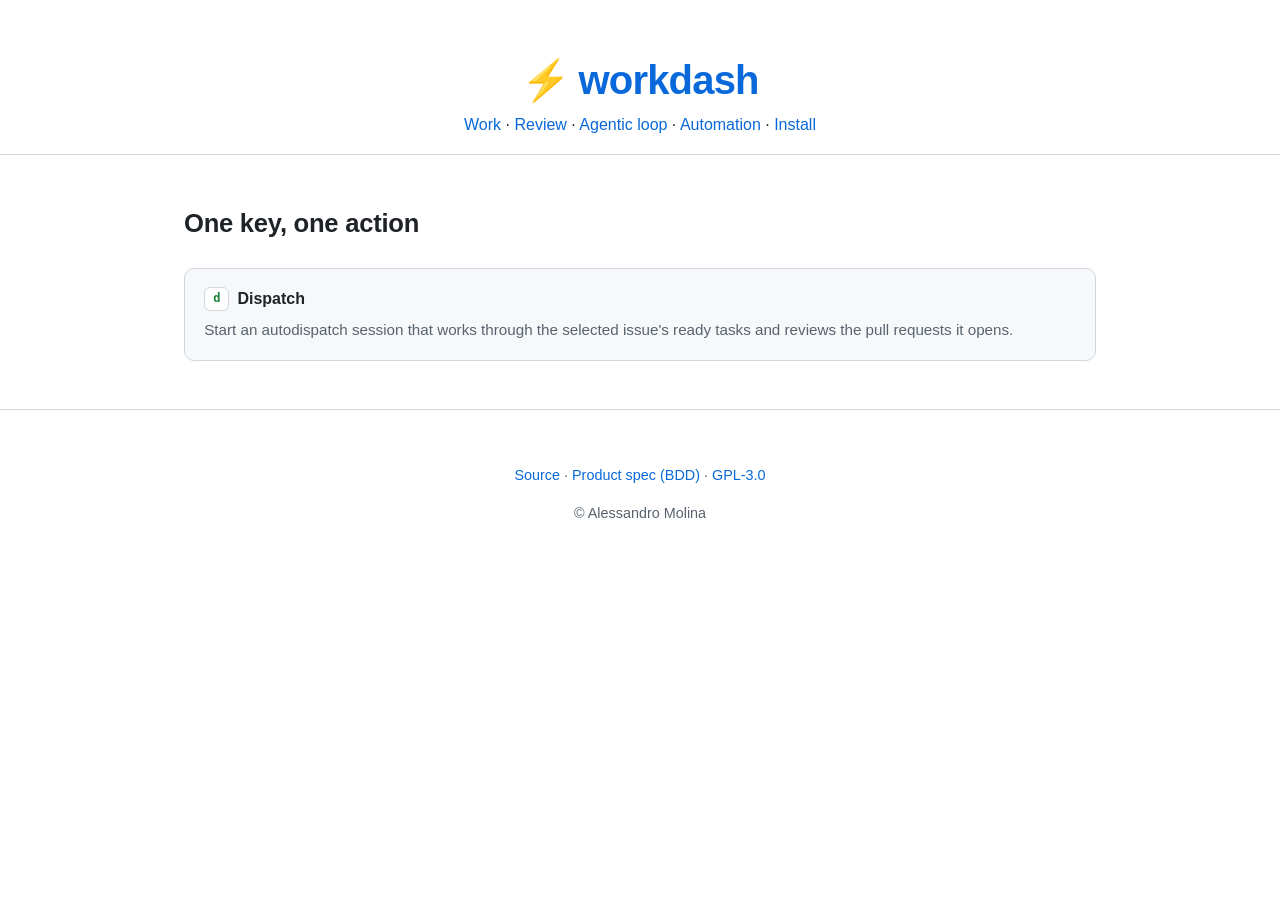
==== site/agentic.html @ 1a6d931f "Split website into focused pages" ====
<!doctype html>
<html lang="en">
  <head>
    <meta charset="utf-8" />
    <meta name="viewport" content="width=device-width, initial-scale=1" />
    <title>Agentic loop — workdash — text-based GitHub work triage dashboard</title>
    <meta
      name="description"
      content="workdash pulls together the GitHub issues and pull requests that matter to you, suggests what to pick up next, and launches reviews, AI analyses, or full coding sessions from a terminal TUI."
    />
    <meta property="og:title" content="Agentic loop — workdash" />
    <meta
      property="og:description"
      content="Text-based GitHub work triage dashboard. Pick what to work on next, then jump straight into a review, analysis, or coding session."
    />
    <meta property="og:image" content="https://alessandro.molina.fyi/workdash/img/workdash.png" />
    <meta property="og:image:width" content="967" />
    <meta property="og:image:height" content="520" />
    <meta property="og:image:alt" content="workdash dashboard showing GitHub issues and pull requests" />
    <meta property="og:url" content="https://alessandro.molina.fyi/workdash/agentic.html" />
    <meta property="og:type" content="website" />
    <meta name="twitter:card" content="summary_large_image" />
    <meta name="twitter:title" content="Agentic loop — workdash" />
    <meta
      name="twitter:description"
      content="Text-based GitHub work triage dashboard. Pick what to work on next, then jump straight into a review, analysis, or coding session."
    />
    <meta name="twitter:image" content="https://alessandro.molina.fyi/workdash/img/workdash.png" />
    <link rel="icon" href="data:image/svg+xml,%3Csvg xmlns='http://www.w3.org/2000/svg' viewBox='0 0 100 100'%3E%3Ctext y='.9em' font-size='90'%3E%E2%9A%A1%3C/text%3E%3C/svg%3E" />
    <link rel="stylesheet" href="style.css" />
  </head>
  <body>
    <header>
      <div class="container">
        <div class="brand"><span class="mark">&#9889;</span> <a href="index.html">workdash</a></div>
        <nav aria-label="Main navigation">
          <a href="work.html">Work</a> &middot;
          <a href="review.html">Review</a> &middot;
          <a href="agentic.html">Agentic loop</a> &middot;
          <a href="control.html">Automation</a> &middot;
          <a href="index.html#install">Install</a>
        </nav>
      </div>
    </header>

    <section id="features">
      <div class="container">
        <h2>One key, one action</h2>
        <div class="features">
          <div class="feature">
            <h3><span class="kbd">d</span>Dispatch</h3>
            <p>
              Start an autodispatch session that works through the selected
              issue's ready tasks and reviews the pull requests it opens.
            </p>
          </div>
        </div>
      </div>
    </section>

    <div class="lightbox" id="lightbox" aria-hidden="true">
      <button class="lightbox-close" aria-label="Close">&times;</button>
      <img alt="" />
    </div>

    <footer>
      <div class="container">
        <p>
          <a href="https://github.com/amol-/workdash">Source</a>
          &middot;
          <a href="https://github.com/amol-/workdash/blob/main/features/"
            >Product spec (BDD)</a
          >
          &middot;
          <a href="https://github.com/amol-/workdash/blob/main/LICENSE">GPL-3.0</a>
        </p>
        <p>&copy; Alessandro Molina</p>
      </div>
    </footer>

    <script>
      (function () {
        var lightbox = document.getElementById("lightbox");
        var lightboxImg = lightbox.querySelector("img");
        var closeBtn = lightbox.querySelector(".lightbox-close");

        function open(src, alt) {
          lightboxImg.src = src;
          lightboxImg.alt = alt || "";
          lightbox.classList.add("open");
          lightbox.setAttribute("aria-hidden", "false");
          document.body.style.overflow = "hidden";
        }

        function close() {
          lightbox.classList.remove("open");
          lightbox.setAttribute("aria-hidden", "true");
          lightboxImg.src = "";
          document.body.style.overflow = "";
        }

        document.querySelectorAll(".tour-shot").forEach(function (el) {
          el.addEventListener("click", function () {
            var full = el.getAttribute("data-full");
            var img = el.querySelector("img");
            open(full, img ? img.alt : "");
          });
        });

        lightbox.addEventListener("click", function (e) {
          if (e.target === lightbox || e.target === closeBtn) close();
        });

        document.addEventListener("keydown", function (e) {
          if (e.key === "Escape" && lightbox.classList.contains("open")) close();
        });
      })();
    </script>
  </body>
</html>
---- site/style.css ----
:root {
  --bg: #0d1117;
  --bg-elev: #161b22;
  --border: #30363d;
  --text: #e6edf3;
  --muted: #8b949e;
  --accent: #7ee787;
  --accent-soft: rgba(126, 231, 135, 0.12);
  --link: #58a6ff;
  --code-bg: #1b2129;
}

@media (prefers-color-scheme: light) {
  :root {
    --bg: #ffffff;
    --bg-elev: #f6f8fa;
    --border: #d0d7de;
    --text: #1f2328;
    --muted: #59636e;
    --accent: #1a7f37;
    --accent-soft: rgba(26, 127, 55, 0.1);
    --link: #0969da;
    --code-bg: #f6f8fa;
  }
}

* {
  box-sizing: border-box;
}

html {
  scroll-behavior: smooth;
}

body {
  margin: 0;
  font-family: -apple-system, BlinkMacSystemFont, "Segoe UI", "Noto Sans",
    Helvetica, Arial, sans-serif;
  background: var(--bg);
  color: var(--text);
  line-height: 1.6;
  -webkit-font-smoothing: antialiased;
}

a {
  color: var(--link);
  text-decoration: none;
}

a:hover {
  text-decoration: underline;
}

code,
pre {
  font-family: ui-monospace, SFMono-Regular, "SF Mono", Menlo, Consolas,
    "Liberation Mono", monospace;
  font-size: 0.92em;
}

code {
  background: var(--code-bg);
  border: 1px solid var(--border);
  border-radius: 6px;
  padding: 0.1em 0.4em;
}

pre {
  background: var(--code-bg);
  border: 1px solid var(--border);
  border-radius: 8px;
  padding: 1rem 1.2rem;
  overflow-x: auto;
  line-height: 1.5;
}

pre code {
  background: none;
  border: 0;
  padding: 0;
}

.container {
  max-width: 960px;
  margin: 0 auto;
  padding: 0 1.5rem;
}

header {
  padding: 3rem 0 1rem;
  text-align: center;
}

.brand {
  display: inline-flex;
  align-items: center;
  gap: 0.5rem;
  font-size: 2.5rem;
  font-weight: 700;
  letter-spacing: -0.02em;
}

.brand .mark {
  color: var(--accent);
}

.tagline {
  color: var(--muted);
  font-size: 1.15rem;
  margin: 0.5rem auto 1.5rem;
  max-width: 36rem;
}

.cta {
  display: inline-flex;
  align-items: center;
  gap: 0.5rem;
  padding: 0.6rem 1.1rem;
  margin: 0.25rem;
  border: 1px solid var(--border);
  border-radius: 8px;
  font-weight: 600;
  background: var(--bg-elev);
  color: var(--text);
}

.cta.primary {
  background: var(--accent-soft);
  border-color: var(--accent);
  color: var(--text);
}

.cta:hover {
  text-decoration: none;
  border-color: var(--accent);
}

.hero-shot {
  margin: 2rem auto 0;
  max-width: 100%;
  border-radius: 12px;
  border: 1px solid var(--border);
  display: block;
  box-shadow: 0 20px 60px rgba(0, 0, 0, 0.35);
}

section {
  padding: 3rem 0;
  border-top: 1px solid var(--border);
}

section h2 {
  font-size: 1.6rem;
  margin: 0 0 1rem;
  letter-spacing: -0.01em;
}

section p.lead {
  color: var(--muted);
  max-width: 42rem;
  margin-top: 0;
}

.features {
  display: grid;
  grid-template-columns: repeat(auto-fit, minmax(240px, 1fr));
  gap: 1rem;
  margin-top: 1.5rem;
}

.control-plane-features {
  grid-template-columns: repeat(2, minmax(0, 1fr));
}

.feature {
  background: var(--bg-elev);
  border: 1px solid var(--border);
  border-radius: 10px;
  padding: 1.1rem 1.2rem;
}

.feature h3 {
  font-size: 1rem;
  margin: 0 0 0.4rem;
  display: flex;
  align-items: center;
  gap: 0.5rem;
}

.feature h3 .kbd {
  display: inline-block;
  font-family: ui-monospace, SFMono-Regular, Menlo, monospace;
  font-size: 0.75rem;
  padding: 0.1rem 0.5rem;
  border: 1px solid var(--border);
  border-radius: 6px;
  background: var(--bg);
  color: var(--accent);
}

.feature p {
  margin: 0;
  color: var(--muted);
  font-size: 0.95rem;
}

.tour {
  display: flex;
  flex-direction: column;
  gap: 2.5rem;
  margin-top: 2rem;
}

.workflow {
  border-top: 1px solid var(--border);
  padding-top: 2rem;
}

.workflow:first-child {
  border-top: 0;
  padding-top: 0;
}

.workflow-header {
  display: flex;
  align-items: baseline;
  gap: 0.8rem;
  margin-bottom: 1.5rem;
  flex-wrap: wrap;
}

.workflow-header h3 {
  font-size: 1.35rem;
  margin: 0;
  letter-spacing: -0.01em;
}

.workflow-header .workflow-lead {
  color: var(--muted);
  font-size: 0.95rem;
  margin: 0;
}

.workflow-steps {
  display: flex;
  flex-direction: column;
  gap: 2rem;
}

.tour-step {
  display: grid;
  grid-template-columns: 3fr 2fr;
  gap: 2rem;
  align-items: center;
}

.tour-step:nth-child(even) {
  grid-template-columns: 2fr 3fr;
}

.tour-step:nth-child(even) .tour-shot {
  order: 2;
}

.tour-step.image-left {
  grid-template-columns: 3fr 2fr;
}

.tour-step.image-left .tour-shot {
  order: 0;
}

.tour-shot {
  margin: 0;
  background: #0b0f14;
  border: 1px solid var(--border);
  border-radius: 10px;
  overflow: hidden;
  aspect-ratio: 16 / 10;
  display: flex;
  align-items: center;
  justify-content: center;
  cursor: zoom-in;
  position: relative;
  transition: border-color 0.15s ease, transform 0.15s ease;
}

.tour-shot:hover {
  border-color: var(--accent);
}

.tour-shot img {
  width: 100%;
  height: 100%;
  object-fit: contain;
  display: block;
}

.tour-shot.fit-top img {
  object-fit: cover;
  object-position: top center;
}

.tour-shots {
  display: flex;
  flex-direction: column;
  gap: 1rem;
}

.tour-shots .tour-shot {
  aspect-ratio: 16 / 8;
}

.tour-shot::after {
  content: "⤢";
  position: absolute;
  top: 0.5rem;
  right: 0.6rem;
  width: 1.8rem;
  height: 1.8rem;
  display: flex;
  align-items: center;
  justify-content: center;
  border-radius: 6px;
  background: rgba(0, 0, 0, 0.55);
  color: #fff;
  font-size: 0.95rem;
  opacity: 0;
  transition: opacity 0.15s ease;
}

.tour-shot:hover::after {
  opacity: 1;
}

.tour-text h4 {
  font-size: 1.05rem;
  margin: 0 0 0.75rem;
  letter-spacing: -0.01em;
  color: var(--muted);
  font-weight: 600;
  text-transform: uppercase;
  letter-spacing: 0.04em;
  font-size: 0.8rem;
}

.workflow-list {
  list-style: none;
  counter-reset: step;
  margin: 0;
  padding: 0;
}

.workflow-list li {
  counter-increment: step;
  position: relative;
  padding: 0 0 1rem 2.4rem;
  color: var(--muted);
}

.workflow-list li:last-child {
  padding-bottom: 0;
}

.workflow-list li::before {
  content: counter(step);
  position: absolute;
  left: 0;
  top: 0;
  width: 1.7rem;
  height: 1.7rem;
  border-radius: 50%;
  background: var(--accent-soft);
  color: var(--accent);
  border: 1px solid var(--accent);
  font-weight: 700;
  font-size: 0.85rem;
  display: flex;
  align-items: center;
  justify-content: center;
  font-family: ui-monospace, SFMono-Regular, Menlo, monospace;
}

.workflow-list li strong {
  color: var(--text);
  display: block;
  margin-bottom: 0.15rem;
  font-weight: 600;
}

.workflow-list li::after {
  content: "";
  position: absolute;
  left: 0.85rem;
  top: 1.9rem;
  bottom: 0.2rem;
  width: 1px;
  background: var(--border);
}

.workflow-list li:last-child::after {
  display: none;
}

.benefit-list {
  list-style: none;
  margin: 0;
  padding: 0;
}

.benefit-list li {
  position: relative;
  padding: 0 0 0.9rem 1.6rem;
  color: var(--muted);
}

.benefit-list li:last-child {
  padding-bottom: 0;
}

.benefit-list li::before {
  content: "";
  position: absolute;
  left: 0;
  top: 0.55rem;
  width: 0.5rem;
  height: 0.5rem;
  border-radius: 50%;
  background: var(--accent);
  opacity: 0.9;
}

.benefit-list li strong {
  color: var(--text);
  display: block;
  margin-bottom: 0.15rem;
  font-weight: 600;
}

.what-layout {
  display: grid;
  grid-template-columns: 3fr 2fr;
  gap: 2rem;
  align-items: start;
  margin-top: 1rem;
}

.what-layout .what-text p.lead:first-child {
  margin-top: 0;
}

.what-shot {
  aspect-ratio: 4 / 5;
  position: sticky;
  top: 1.5rem;
}

.remote-access {
  display: grid;
  grid-template-columns: 2fr 3fr;
  gap: 2rem;
  align-items: center;
  margin-top: 2rem;
}

.remote-access .tour-shot {
  aspect-ratio: 11 / 12;
}

.lightbox {
  position: fixed;
  inset: 0;
  background: rgba(0, 0, 0, 0.88);
  display: none;
  align-items: center;
  justify-content: center;
  padding: 2rem;
  z-index: 1000;
  cursor: zoom-out;
  opacity: 0;
  transition: opacity 0.15s ease;
}

.lightbox.open {
  display: flex;
  opacity: 1;
}

.lightbox img {
  max-width: 100%;
  max-height: 100%;
  border-radius: 8px;
  box-shadow: 0 20px 80px rgba(0, 0, 0, 0.6);
}

.lightbox-close {
  position: absolute;
  top: 1rem;
  right: 1.25rem;
  background: none;
  border: none;
  color: #fff;
  font-size: 2rem;
  line-height: 1;
  cursor: pointer;
  padding: 0.25rem 0.5rem;
  opacity: 0.8;
}

.lightbox-close:hover {
  opacity: 1;
}

@media (max-width: 720px) {
  .tour-step,
  .tour-step:nth-child(even),
  .remote-access,
  .what-layout {
    grid-template-columns: 1fr;
    gap: 1rem;
  }

  .what-shot {
    position: static;
  }

  .tour-step:nth-child(even) .tour-shot {
    order: 0;
  }

  .control-plane-features {
    grid-template-columns: 1fr;
  }
}

.requirements ul {
  margin: 0;
  padding-left: 1.2rem;
  color: var(--muted);
}

.requirements li {
  margin-bottom: 0.3rem;
}

.requirements li strong {
  color: var(--text);
}

footer {
  padding: 2.5rem 0 3rem;
  border-top: 1px solid var(--border);
  color: var(--muted);
  font-size: 0.9rem;
  text-align: center;
}

@media (max-width: 600px) {
  header {
    padding-top: 2rem;
  }

  .brand {
    font-size: 2rem;
  }

  section {
    padding: 2.25rem 0;
  }
}
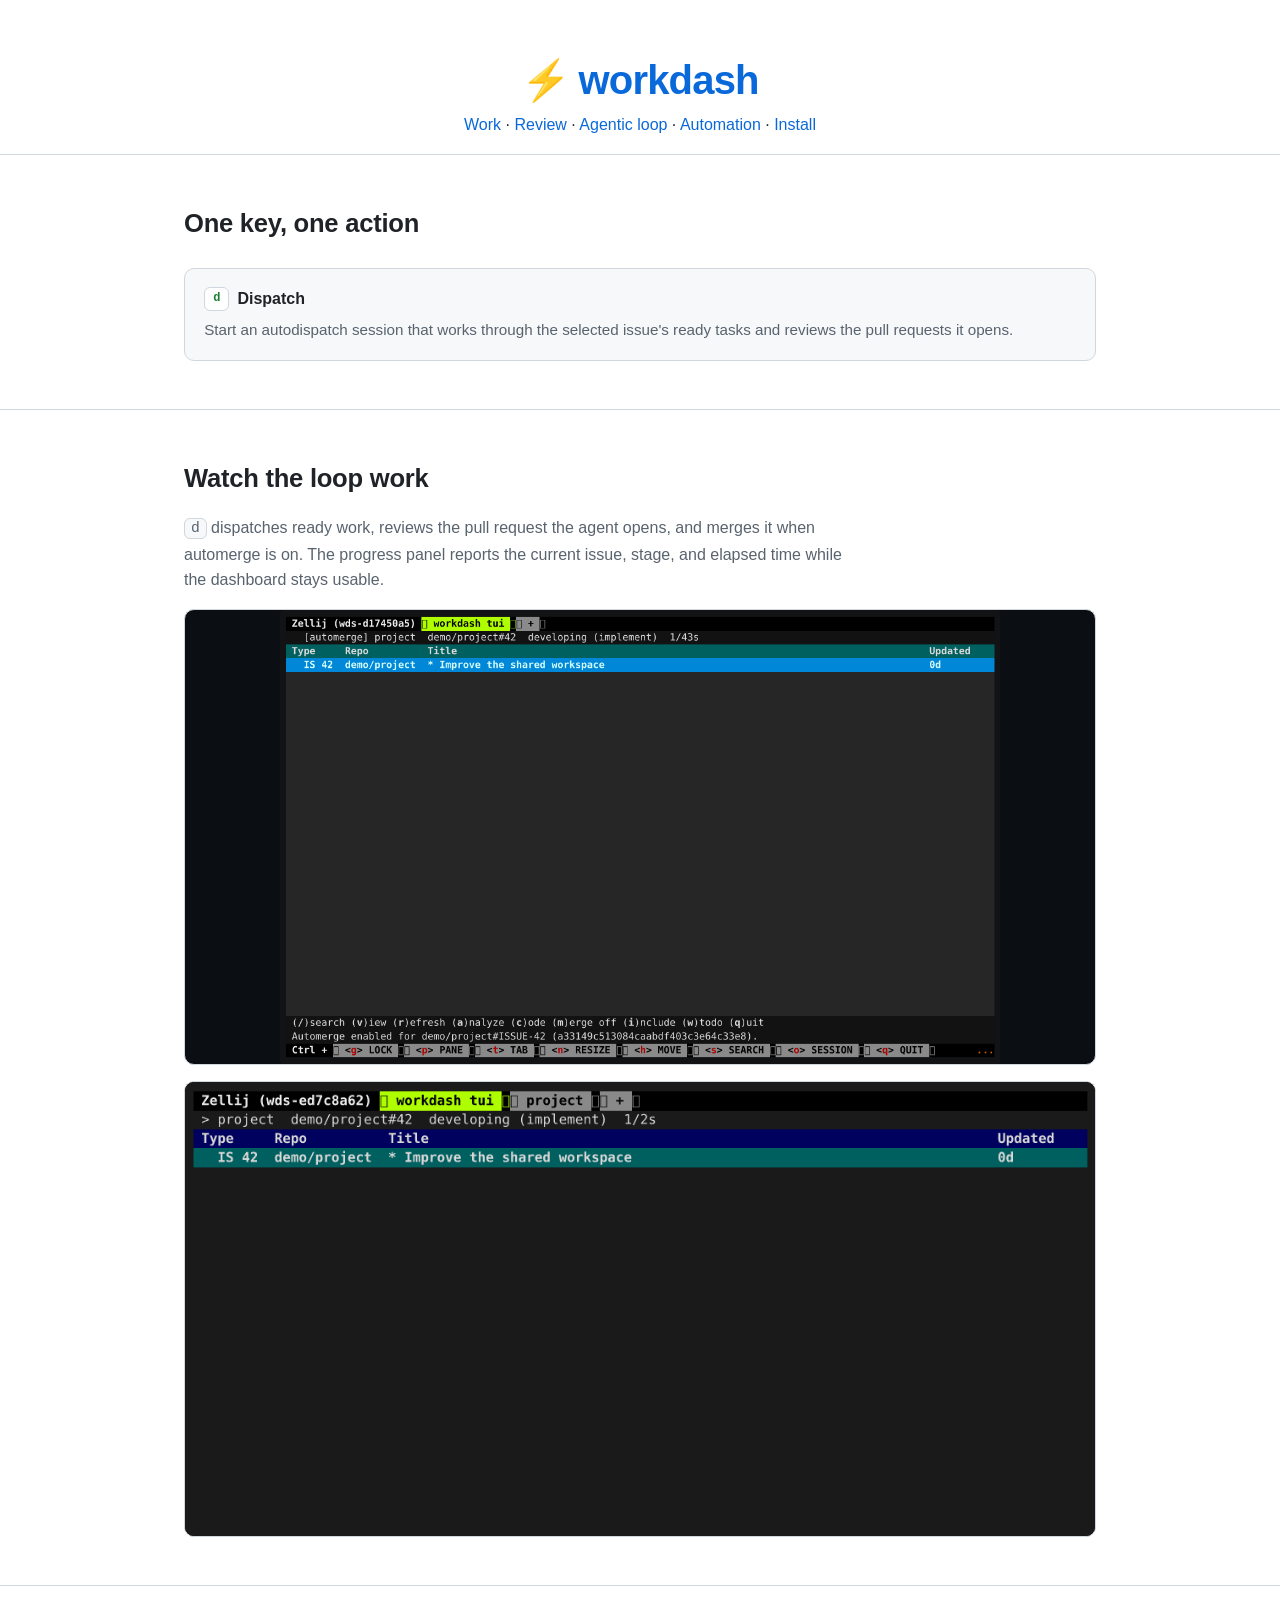
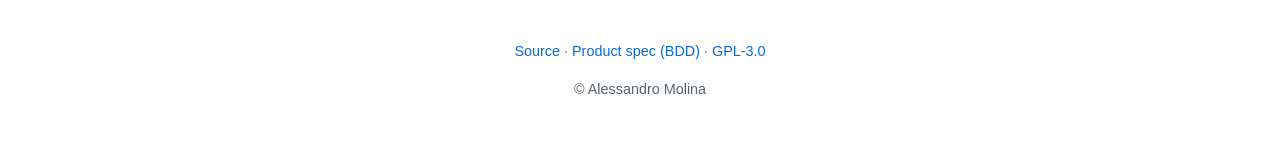
==== commit 235d2d84: "Generate site screenshots from a real isolated dashboard" ====
--- a/site/agentic.html
+++ b/site/agentic.html
@@ -13,7 +13,7 @@
       property="og:description"
       content="Text-based GitHub work triage dashboard. Pick what to work on next, then jump straight into a review, analysis, or coding session."
     />
-    <meta property="og:image" content="https://alessandro.molina.fyi/workdash/img/workdash.png" />
+    <meta property="og:image" content="https://alessandro.molina.fyi/workdash/img/og-card.png" />
     <meta property="og:image:width" content="967" />
     <meta property="og:image:height" content="520" />
     <meta property="og:image:alt" content="workdash dashboard showing GitHub issues and pull requests" />
@@ -25,7 +25,7 @@
       name="twitter:description"
       content="Text-based GitHub work triage dashboard. Pick what to work on next, then jump straight into a review, analysis, or coding session."
     />
-    <meta name="twitter:image" content="https://alessandro.molina.fyi/workdash/img/workdash.png" />
+    <meta name="twitter:image" content="https://alessandro.molina.fyi/workdash/img/og-card.png" />
     <link rel="icon" href="data:image/svg+xml,%3Csvg xmlns='http://www.w3.org/2000/svg' viewBox='0 0 100 100'%3E%3Ctext y='.9em' font-size='90'%3E%E2%9A%A1%3C/text%3E%3C/svg%3E" />
     <link rel="stylesheet" href="style.css" />
   </head>
@@ -54,6 +54,32 @@
               issue's ready tasks and reviews the pull requests it opens.
             </p>
           </div>
+        </div>
+      </div>
+    </section>
+
+    <section id="loop">
+      <div class="container">
+        <h2>Watch the loop work</h2>
+        <p class="lead">
+          <code>d</code> dispatches ready work, reviews the pull request the agent
+          opens, and merges it when automerge is on. The progress panel reports
+          the current issue, stage, and elapsed time while the dashboard stays
+          usable.
+        </p>
+        <div class="tour-shots">
+          <figure class="tour-shot" data-full="img/loop.gif">
+            <img
+              src="img/loop.gif"
+              alt="dispatch of a ready issue, the agent pane, the review stage, and the merged pull request closing the issue"
+            />
+          </figure>
+          <figure class="tour-shot fit-top" data-full="img/dashboard-progress.gif">
+            <img
+              src="img/dashboard-progress.gif"
+              alt="progress panel showing the dispatched issue, the developing stage, and the action bar for the selected session"
+            />
+          </figure>
         </div>
       </div>
     </section>
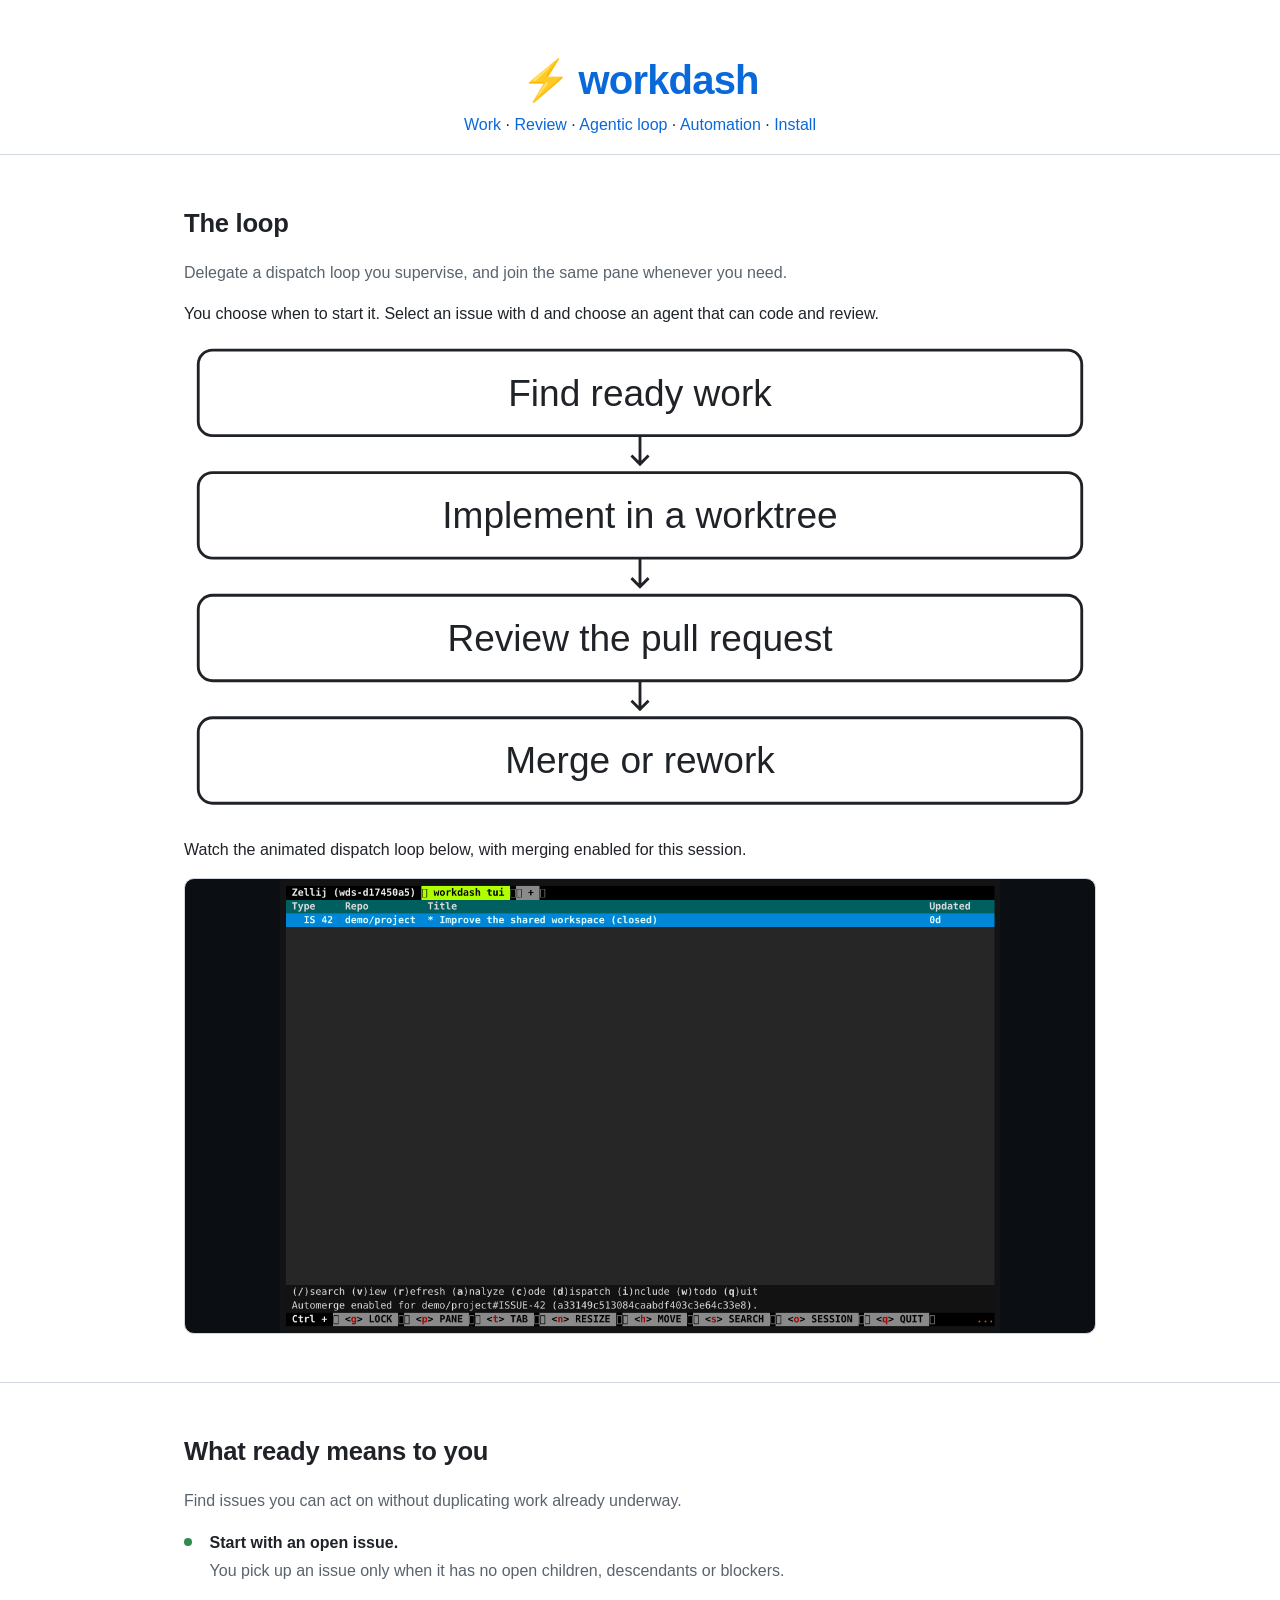
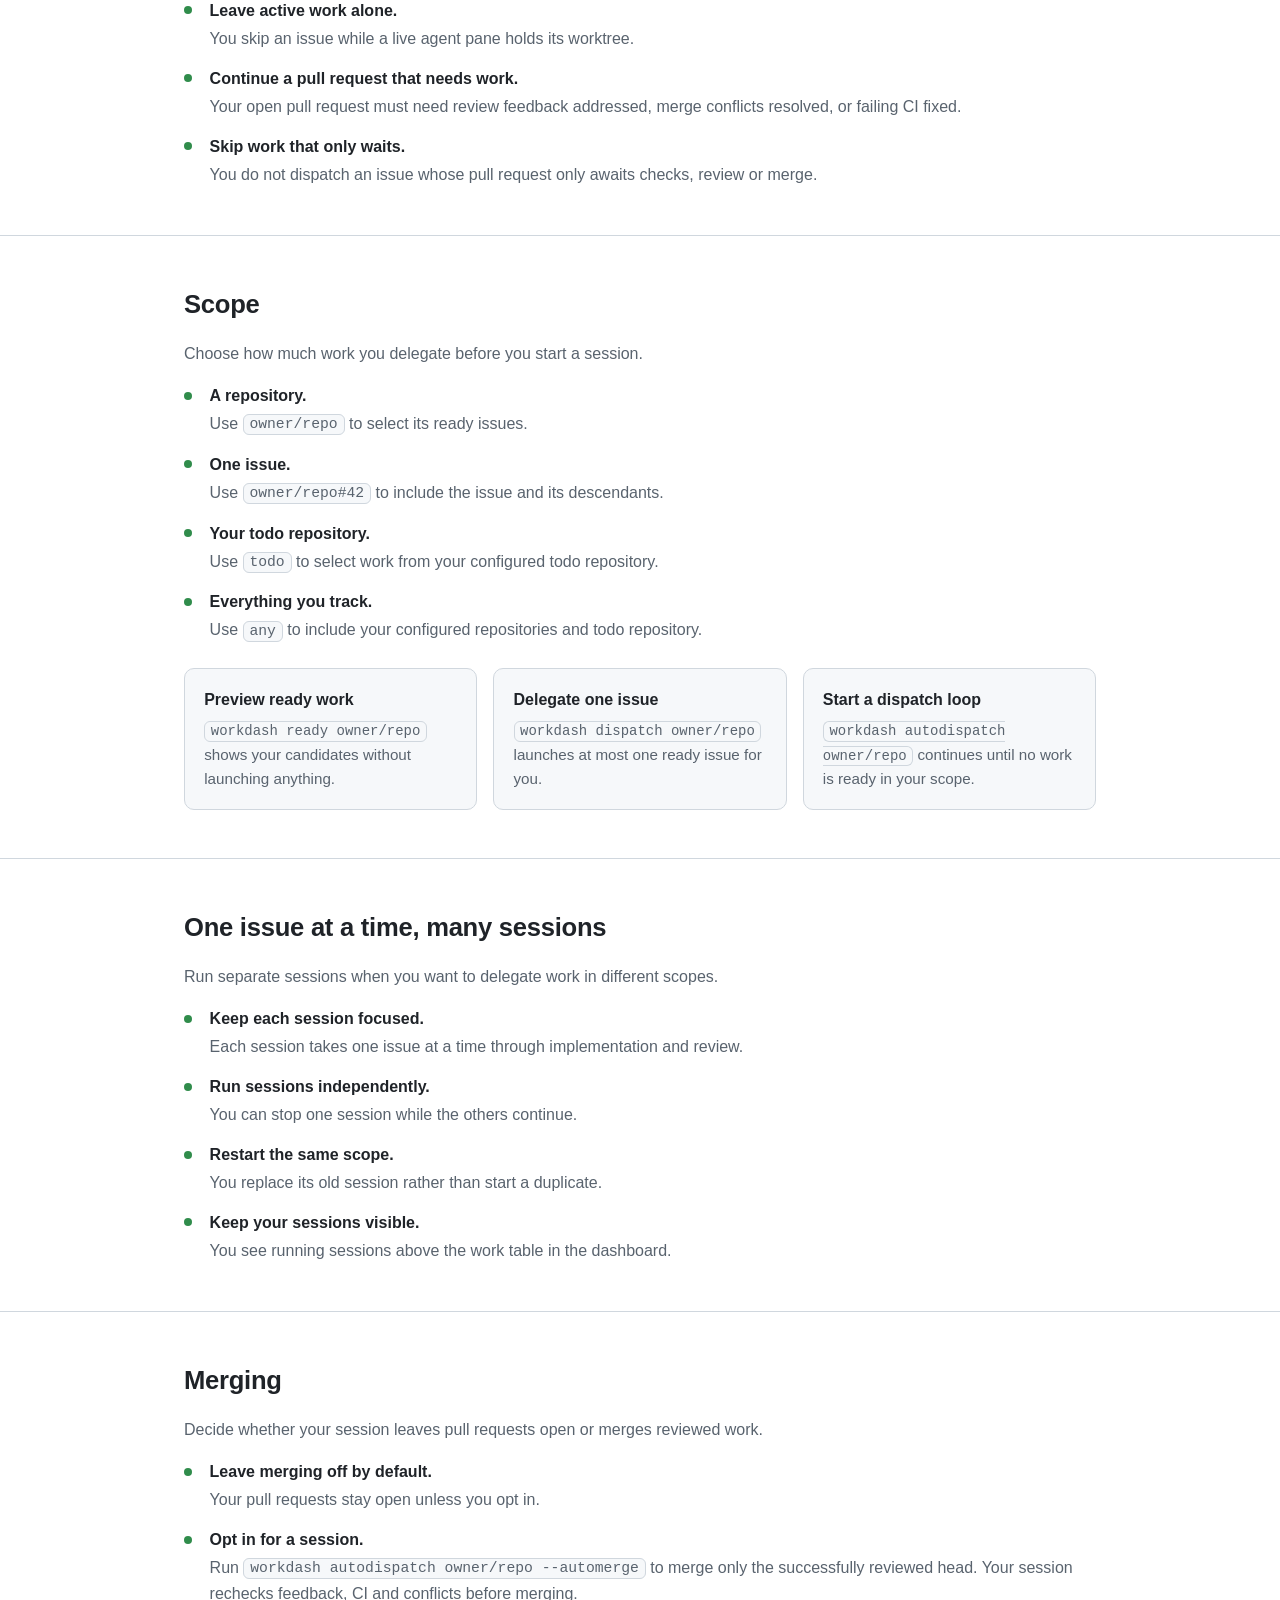
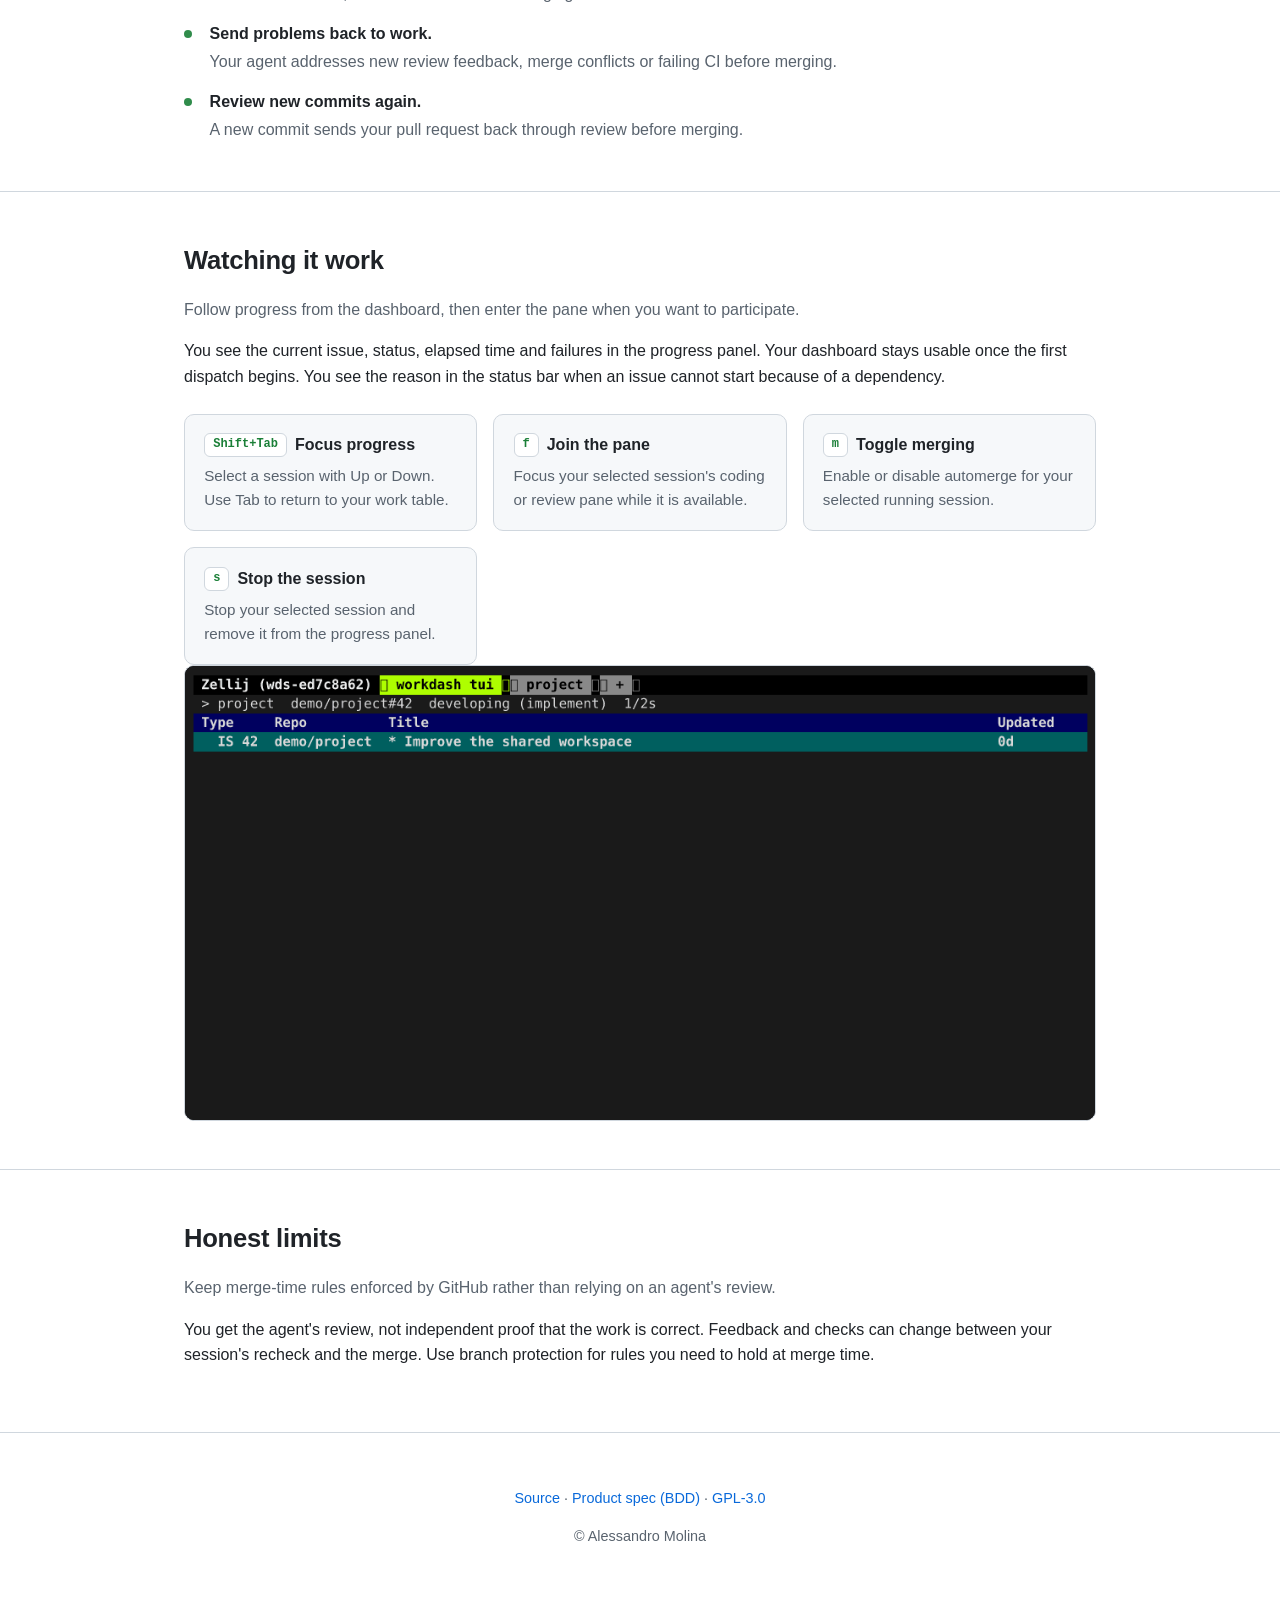
==== commit 844fe6b0: "Rewrite review and dispatch-loop pages" ====
--- a/site/agentic.html
+++ b/site/agentic.html
@@ -3,15 +3,15 @@
   <head>
     <meta charset="utf-8" />
     <meta name="viewport" content="width=device-width, initial-scale=1" />
-    <title>Agentic loop — workdash — text-based GitHub work triage dashboard</title>
+    <title>Supervise your dispatch loop — workdash</title>
     <meta
       name="description"
-      content="workdash pulls together the GitHub issues and pull requests that matter to you, suggests what to pick up next, and launches reviews, AI analyses, or full coding sessions from a terminal TUI."
+      content="Delegate ready issues to your agent in a worktree. Supervise implementation, review and optional merging from the dashboard, and join the pane when you need."
     />
-    <meta property="og:title" content="Agentic loop — workdash" />
+    <meta property="og:title" content="Supervise your dispatch loop — workdash" />
     <meta
       property="og:description"
-      content="Text-based GitHub work triage dashboard. Pick what to work on next, then jump straight into a review, analysis, or coding session."
+      content="Delegate ready issues to your agent in a worktree. Supervise implementation, review and optional merging from the dashboard, and join the pane when you need."
     />
     <meta property="og:image" content="https://alessandro.molina.fyi/workdash/img/og-card.png" />
     <meta property="og:image:width" content="967" />
@@ -20,10 +20,10 @@
     <meta property="og:url" content="https://alessandro.molina.fyi/workdash/agentic.html" />
     <meta property="og:type" content="website" />
     <meta name="twitter:card" content="summary_large_image" />
-    <meta name="twitter:title" content="Agentic loop — workdash" />
+    <meta name="twitter:title" content="Supervise your dispatch loop — workdash" />
     <meta
       name="twitter:description"
-      content="Text-based GitHub work triage dashboard. Pick what to work on next, then jump straight into a review, analysis, or coding session."
+      content="Delegate ready issues to your agent in a worktree. Supervise implementation, review and optional merging from the dashboard, and join the pane when you need."
     />
     <meta name="twitter:image" content="https://alessandro.molina.fyi/workdash/img/og-card.png" />
     <link rel="icon" href="data:image/svg+xml,%3Csvg xmlns='http://www.w3.org/2000/svg' viewBox='0 0 100 100'%3E%3Ctext y='.9em' font-size='90'%3E%E2%9A%A1%3C/text%3E%3C/svg%3E" />
@@ -43,44 +43,188 @@
       </div>
     </header>
 
-    <section id="features">
-      <div class="container">
-        <h2>One key, one action</h2>
-        <div class="features">
-          <div class="feature">
-            <h3><span class="kbd">d</span>Dispatch</h3>
-            <p>
-              Start an autodispatch session that works through the selected
-              issue's ready tasks and reviews the pull requests it opens.
-            </p>
-          </div>
-        </div>
-      </div>
-    </section>
-
     <section id="loop">
       <div class="container">
-        <h2>Watch the loop work</h2>
-        <p class="lead">
-          <code>d</code> dispatches ready work, reviews the pull request the agent
-          opens, and merges it when automerge is on. The progress panel reports
-          the current issue, stage, and elapsed time while the dashboard stays
-          usable.
+        <h2>The loop</h2>
+        <p class="lead">
+          Delegate a dispatch loop you supervise, and join the same pane whenever you need.
+        </p>
+        <p>
+          You choose when to start it. Select an issue with
+          <span class="kbd">d</span> and choose an agent that can code and review.
+        </p>
+        <svg viewBox="0 0 640 330" width="100%" role="img" aria-labelledby="loop-title loop-description">
+          <title id="loop-title">Your dispatch loop</title>
+          <desc id="loop-description">Find ready work, implement in a worktree, review the pull request, then merge or rework.</desc>
+          <g fill="none" stroke="currentColor" stroke-width="2">
+            <rect x="10" y="5" width="620" height="60" rx="10" />
+            <rect x="10" y="91" width="620" height="60" rx="10" />
+            <rect x="10" y="177" width="620" height="60" rx="10" />
+            <rect x="10" y="263" width="620" height="60" rx="10" />
+            <path d="M320 65v20m-6-6 6 6 6-6 M320 151v20m-6-6 6 6 6-6 M320 237v20m-6-6 6 6 6-6" />
+          </g>
+          <g fill="currentColor" text-anchor="middle" font-size="26">
+            <text x="320" y="44">Find ready work</text>
+            <text x="320" y="130">Implement in a worktree</text>
+            <text x="320" y="216">Review the pull request</text>
+            <text x="320" y="302">Merge or rework</text>
+          </g>
+        </svg>
+        <p>
+          Watch the animated dispatch loop below, with merging enabled for this session.
         </p>
         <div class="tour-shots">
           <figure class="tour-shot" data-full="img/loop.gif">
             <img
               src="img/loop.gif"
-              alt="dispatch of a ready issue, the agent pane, the review stage, and the merged pull request closing the issue"
+              alt="A ready issue moves through implementation in an agent pane, pull request review, and merge"
             />
           </figure>
+        </div>
+      </div>
+    </section>
+
+    <section id="ready">
+      <div class="container">
+        <h2>What ready means to you</h2>
+        <p class="lead">
+          Find issues you can act on without duplicating work already underway.
+        </p>
+        <ul class="benefit-list">
+          <li>
+            <strong>Start with an open issue.</strong>
+            You pick up an issue only when it has no open children, descendants or blockers.
+          </li>
+          <li>
+            <strong>Leave active work alone.</strong>
+            You skip an issue while a live agent pane holds its worktree.
+          </li>
+          <li>
+            <strong>Continue a pull request that needs work.</strong>
+            Your open pull request must need review feedback addressed, merge conflicts resolved, or failing CI fixed.
+          </li>
+          <li>
+            <strong>Skip work that only waits.</strong>
+            You do not dispatch an issue whose pull request only awaits checks, review or merge.
+          </li>
+        </ul>
+      </div>
+    </section>
+
+    <section id="scope">
+      <div class="container">
+        <h2>Scope</h2>
+        <p class="lead">
+          Choose how much work you delegate before you start a session.
+        </p>
+        <ul class="benefit-list">
+          <li><strong>A repository.</strong> Use <code>owner/repo</code> to select its ready issues.</li>
+          <li><strong>One issue.</strong> Use <code>owner/repo#42</code> to include the issue and its descendants.</li>
+          <li><strong>Your todo repository.</strong> Use <code>todo</code> to select work from your configured todo repository.</li>
+          <li><strong>Everything you track.</strong> Use <code>any</code> to include your configured repositories and todo repository.</li>
+        </ul>
+        <div class="features">
+          <div class="feature">
+            <h3>Preview ready work</h3>
+            <p><code>workdash ready owner/repo</code> shows your candidates without launching anything.</p>
+          </div>
+          <div class="feature">
+            <h3>Delegate one issue</h3>
+            <p><code>workdash dispatch owner/repo</code> launches at most one ready issue for you.</p>
+          </div>
+          <div class="feature">
+            <h3>Start a dispatch loop</h3>
+            <p><code>workdash autodispatch owner/repo</code> continues until no work is ready in your scope.</p>
+          </div>
+        </div>
+      </div>
+    </section>
+
+    <section id="sessions">
+      <div class="container">
+        <h2>One issue at a time, many sessions</h2>
+        <p class="lead">
+          Run separate sessions when you want to delegate work in different scopes.
+        </p>
+        <ul class="benefit-list">
+          <li><strong>Keep each session focused.</strong> Each session takes one issue at a time through implementation and review.</li>
+          <li><strong>Run sessions independently.</strong> You can stop one session while the others continue.</li>
+          <li><strong>Restart the same scope.</strong> You replace its old session rather than start a duplicate.</li>
+          <li><strong>Keep your sessions visible.</strong> You see running sessions above the work table in the dashboard.</li>
+        </ul>
+      </div>
+    </section>
+
+    <section id="merging">
+      <div class="container">
+        <h2>Merging</h2>
+        <p class="lead">
+          Decide whether your session leaves pull requests open or merges reviewed work.
+        </p>
+        <ul class="benefit-list">
+          <li><strong>Leave merging off by default.</strong> Your pull requests stay open unless you opt in.</li>
+          <li>
+            <strong>Opt in for a session.</strong>
+            Run <code>workdash autodispatch owner/repo --automerge</code> to merge only the successfully reviewed head.
+            Your session rechecks feedback, CI and conflicts before merging.
+          </li>
+          <li><strong>Send problems back to work.</strong> Your agent addresses new review feedback, merge conflicts or failing CI before merging.</li>
+          <li><strong>Review new commits again.</strong> A new commit sends your pull request back through review before merging.</li>
+        </ul>
+      </div>
+    </section>
+
+    <section id="watching">
+      <div class="container">
+        <h2>Watching it work</h2>
+        <p class="lead">
+          Follow progress from the dashboard, then enter the pane when you want to participate.
+        </p>
+        <p>
+          You see the current issue, status, elapsed time and failures in the progress panel.
+          Your dashboard stays usable once the first dispatch begins.
+          You see the reason in the status bar when an issue cannot start because of a dependency.
+        </p>
+        <div class="features">
+          <div class="feature">
+            <h3><span class="kbd">Shift+Tab</span>Focus progress</h3>
+            <p>Select a session with <span class="kbd">Up</span> or <span class="kbd">Down</span>. Use <span class="kbd">Tab</span> to return to your work table.</p>
+          </div>
+          <div class="feature">
+            <h3><span class="kbd">f</span>Join the pane</h3>
+            <p>Focus your selected session's coding or review pane while it is available.</p>
+          </div>
+          <div class="feature">
+            <h3><span class="kbd">m</span>Toggle merging</h3>
+            <p>Enable or disable automerge for your selected running session.</p>
+          </div>
+          <div class="feature">
+            <h3><span class="kbd">s</span>Stop the session</h3>
+            <p>Stop your selected session and remove it from the progress panel.</p>
+          </div>
+        </div>
+        <div class="tour-shots">
           <figure class="tour-shot fit-top" data-full="img/dashboard-progress.gif">
             <img
               src="img/dashboard-progress.gif"
-              alt="progress panel showing the dispatched issue, the developing stage, and the action bar for the selected session"
+              alt="Dashboard progress panel showing the current issue and session progress above the work table"
             />
           </figure>
         </div>
+      </div>
+    </section>
+
+    <section id="limits">
+      <div class="container">
+        <h2>Honest limits</h2>
+        <p class="lead">
+          Keep merge-time rules enforced by GitHub rather than relying on an agent's review.
+        </p>
+        <p>
+          You get the agent's review, not independent proof that the work is correct.
+          Feedback and checks can change between your session's recheck and the merge.
+          Use branch protection for rules you need to hold at merge time.
+        </p>
       </div>
     </section>
 
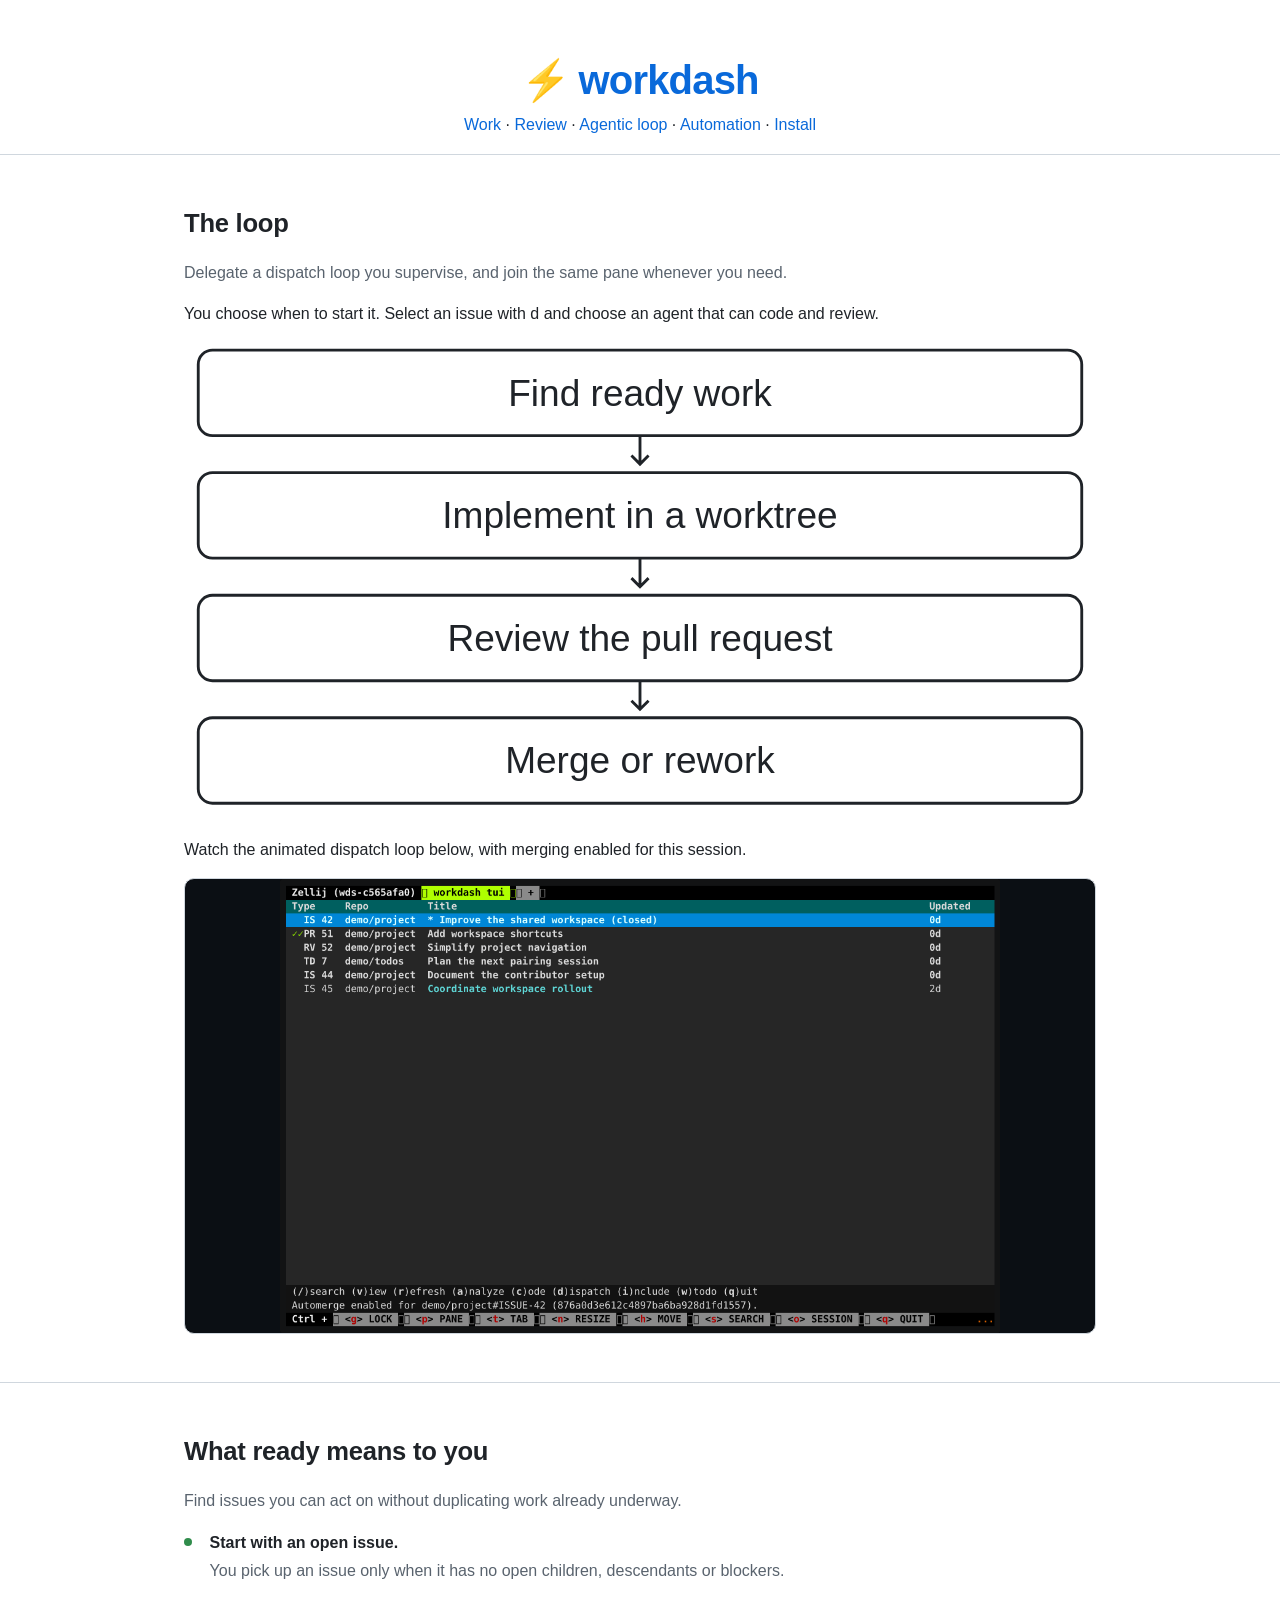
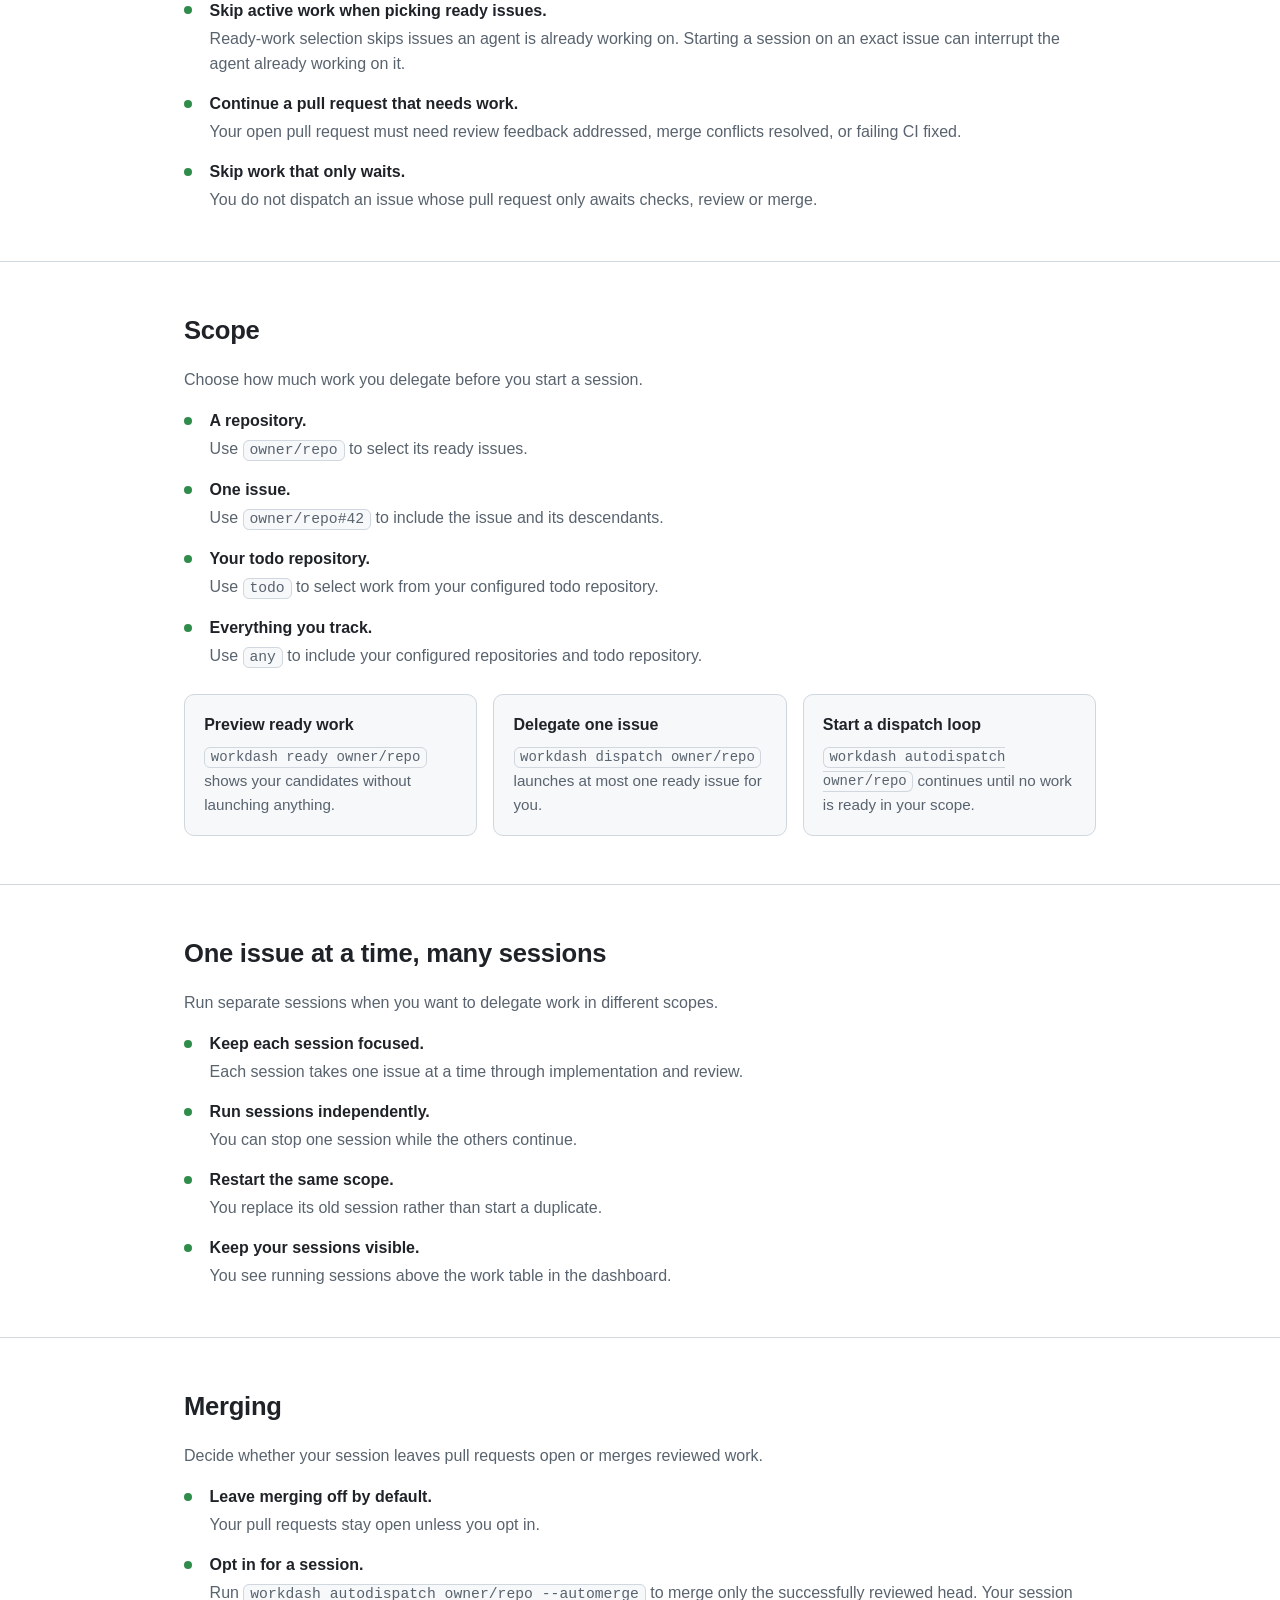
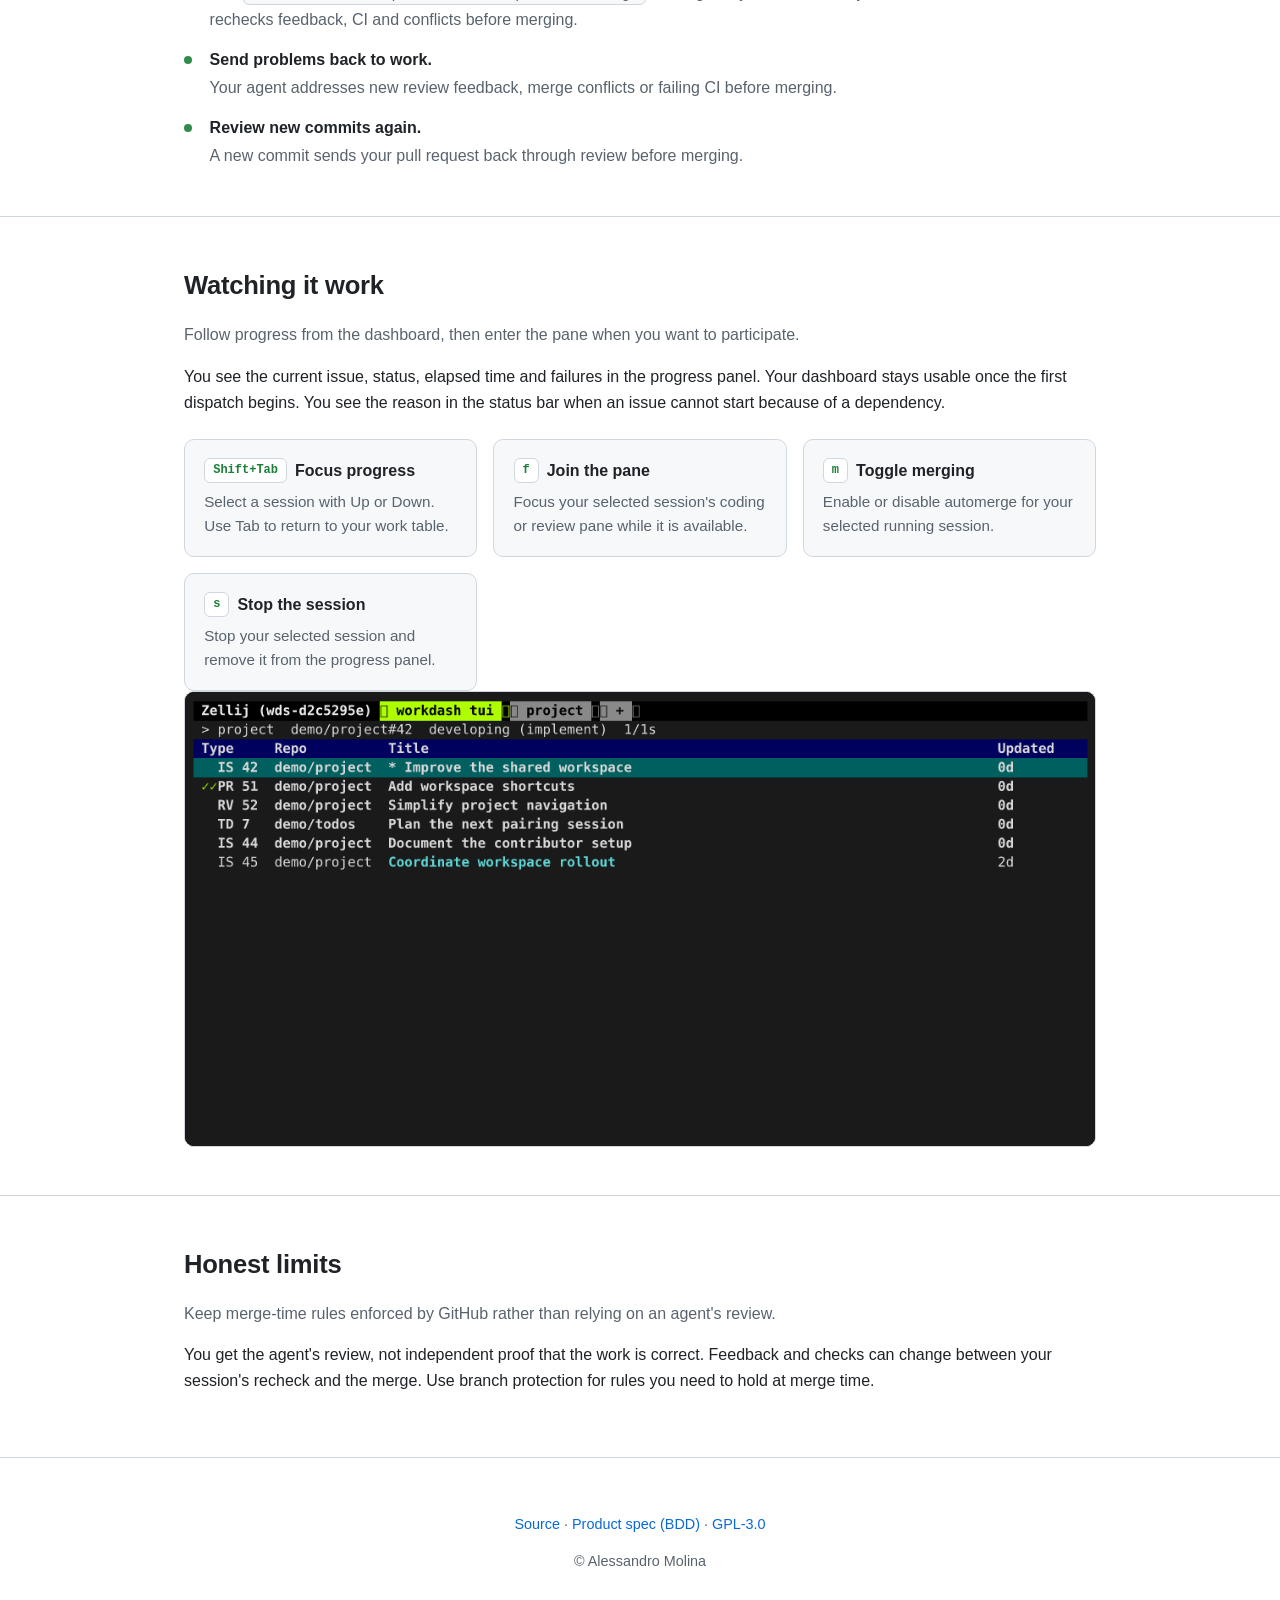
==== commit 348d8edc: "Correct site claims and show the full dashboard legend" ====
--- a/site/agentic.html
+++ b/site/agentic.html
@@ -96,8 +96,9 @@
             You pick up an issue only when it has no open children, descendants or blockers.
           </li>
           <li>
-            <strong>Leave active work alone.</strong>
-            You skip an issue while a live agent pane holds its worktree.
+            <strong>Skip active work when picking ready issues.</strong>
+            Ready-work selection skips issues an agent is already working on.
+            Starting a session on an exact issue can interrupt the agent already working on it.
           </li>
           <li>
             <strong>Continue a pull request that needs work.</strong>
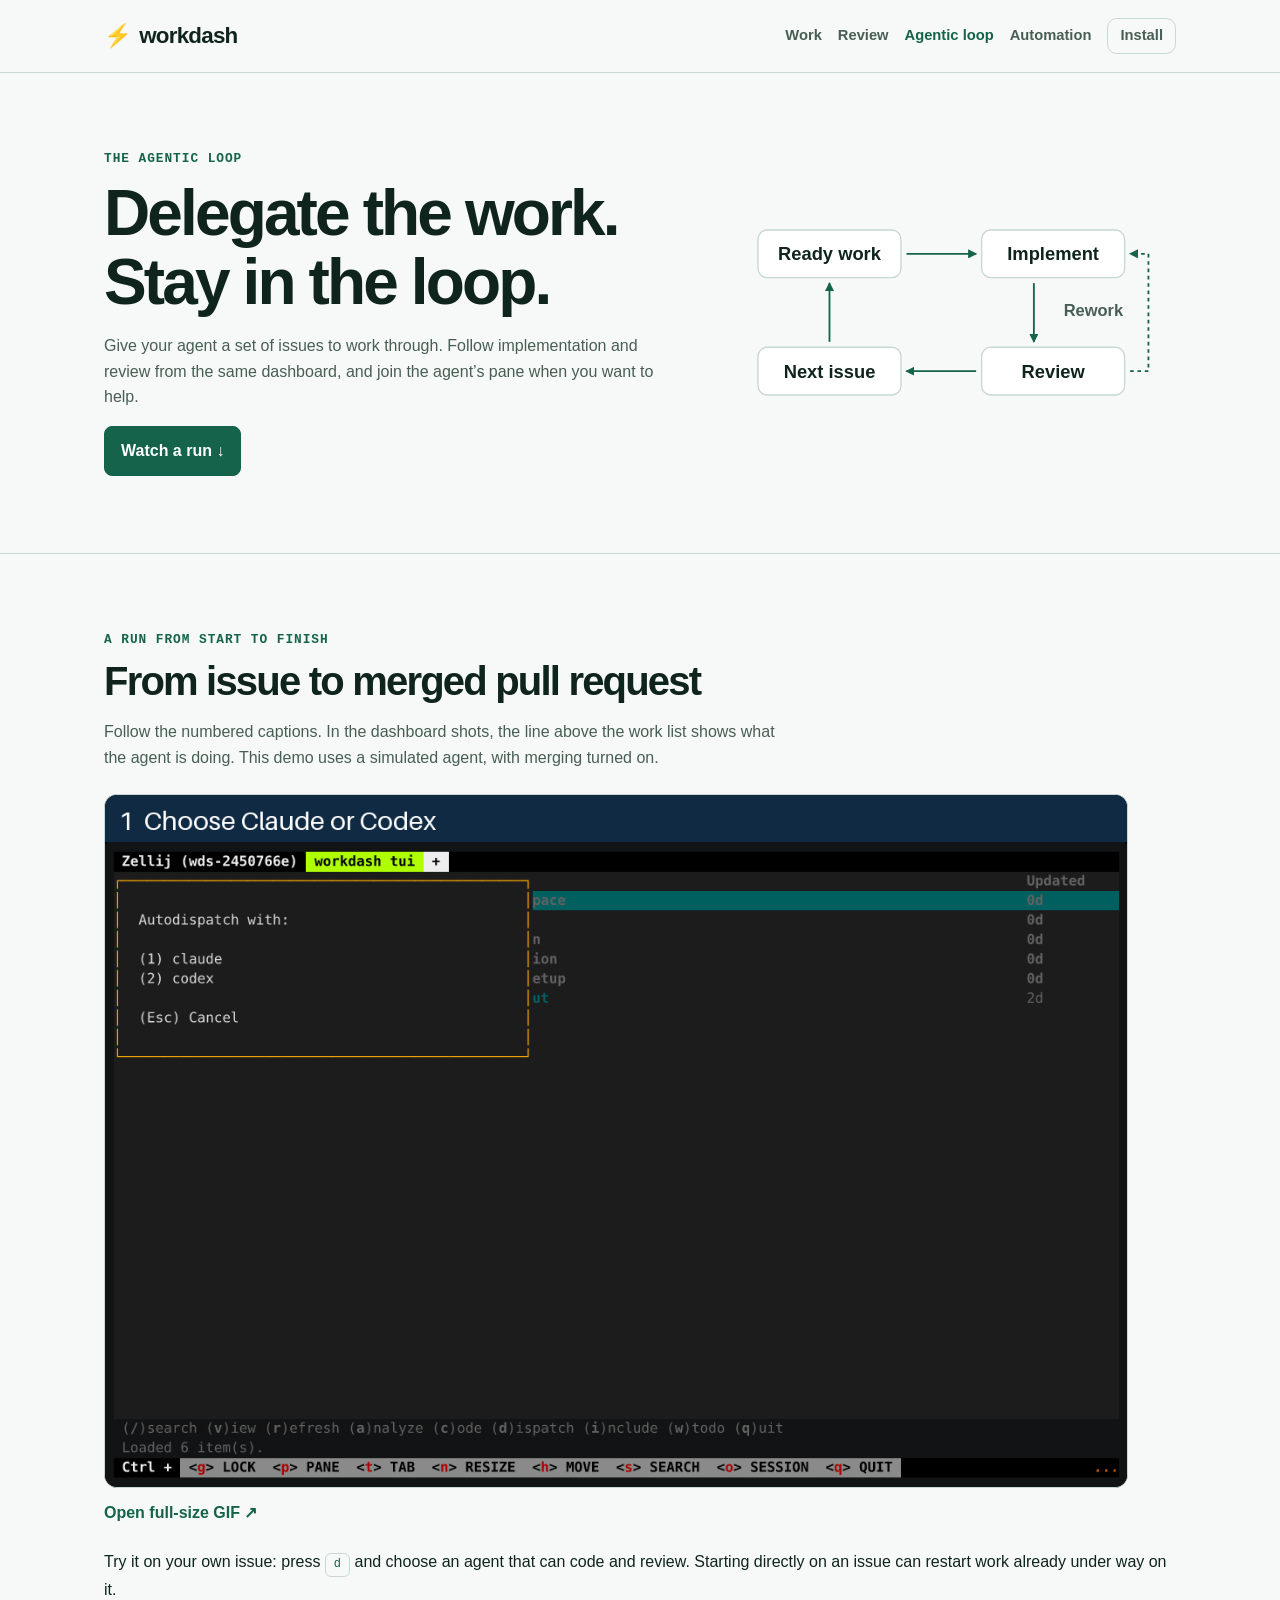
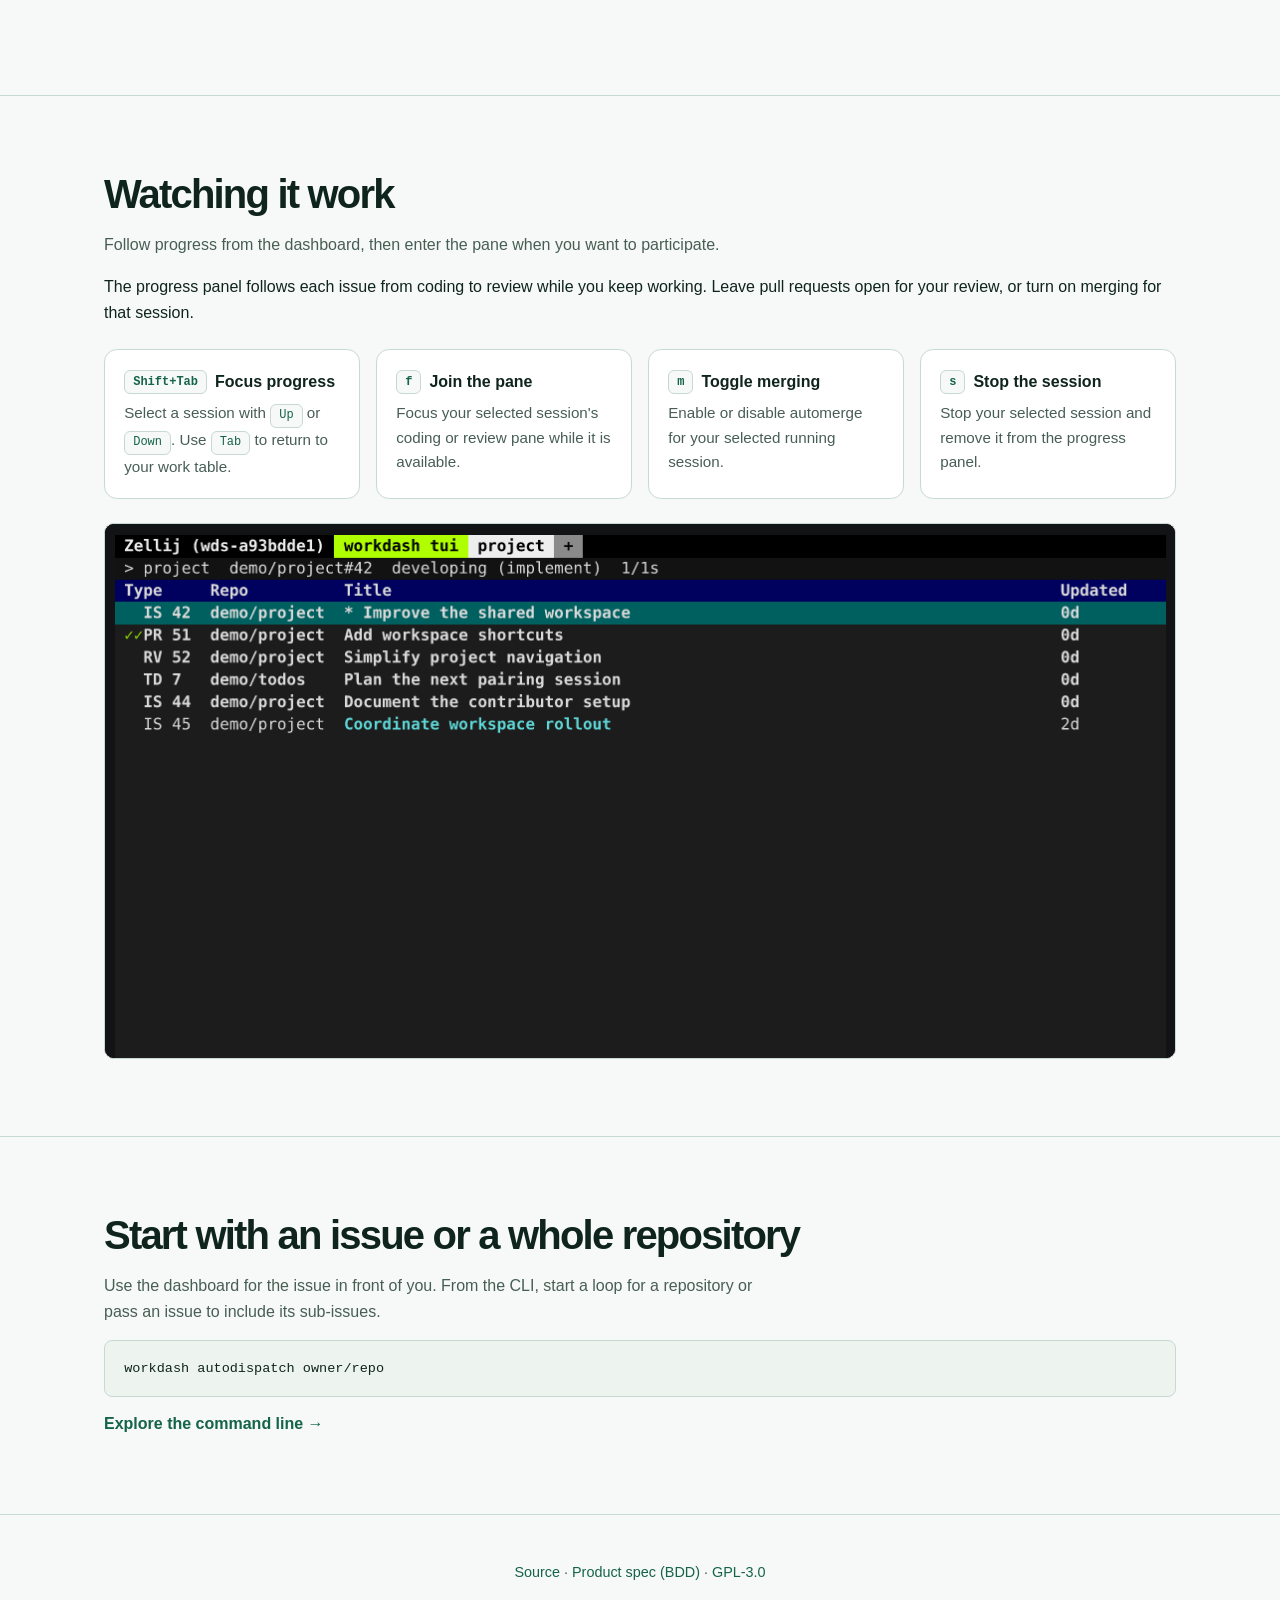
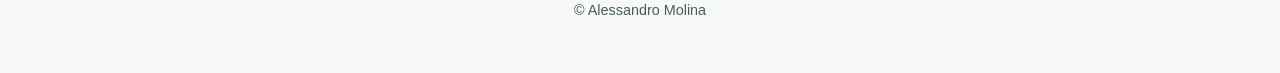
==== commit 2dc1ef3e: "website redesign" ====
--- a/site/agentic.html
+++ b/site/agentic.html
@@ -31,147 +31,74 @@
   </head>
   <body>
     <header>
-      <div class="container">
-        <div class="brand"><span class="mark">&#9889;</span> <a href="index.html">workdash</a></div>
+      <div class="container site-nav">
+        <a class="brand" href="index.html"><span class="mark" aria-hidden="true">&#9889;</span> workdash</a>
         <nav aria-label="Main navigation">
-          <a href="work.html">Work</a> &middot;
-          <a href="review.html">Review</a> &middot;
-          <a href="agentic.html">Agentic loop</a> &middot;
-          <a href="control.html">Automation</a> &middot;
+          <a href="work.html">Work</a>
+          <a href="review.html">Review</a>
+          <a href="agentic.html" aria-current="page">Agentic loop</a>
+          <a href="control.html">Automation</a>
           <a href="index.html#install">Install</a>
         </nav>
       </div>
     </header>
 
+    <main>
     <section id="loop">
       <div class="container">
-        <h2>The loop</h2>
-        <p class="lead">
-          Delegate a dispatch loop you supervise, and join the same pane whenever you need.
-        </p>
-        <p>
-          You choose when to start it. Select an issue with
-          <span class="kbd">d</span> and choose an agent that can code and review.
-        </p>
-        <svg viewBox="0 0 640 330" width="100%" role="img" aria-labelledby="loop-title loop-description">
-          <title id="loop-title">Your dispatch loop</title>
-          <desc id="loop-description">Find ready work, implement in a worktree, review the pull request, then merge or rework.</desc>
-          <g fill="none" stroke="currentColor" stroke-width="2">
-            <rect x="10" y="5" width="620" height="60" rx="10" />
-            <rect x="10" y="91" width="620" height="60" rx="10" />
-            <rect x="10" y="177" width="620" height="60" rx="10" />
-            <rect x="10" y="263" width="620" height="60" rx="10" />
-            <path d="M320 65v20m-6-6 6 6 6-6 M320 151v20m-6-6 6 6 6-6 M320 237v20m-6-6 6 6 6-6" />
-          </g>
-          <g fill="currentColor" text-anchor="middle" font-size="26">
-            <text x="320" y="44">Find ready work</text>
-            <text x="320" y="130">Implement in a worktree</text>
-            <text x="320" y="216">Review the pull request</text>
-            <text x="320" y="302">Merge or rework</text>
-          </g>
-        </svg>
-        <p>
-          Watch the animated dispatch loop below, with merging enabled for this session.
-        </p>
-        <div class="tour-shots">
-          <figure class="tour-shot" data-full="img/loop.gif">
-            <img
-              src="img/loop.gif"
-              alt="A ready issue moves through implementation in an agent pane, pull request review, and merge"
-            />
-          </figure>
+        <div class="loop-intro">
+          <div>
+            <p class="eyebrow">The agentic loop</p>
+            <h1>Delegate the work. Stay in the loop.</h1>
+            <p class="lead">Give your agent a set of issues to work through. Follow implementation and review from the same dashboard, and join the agent’s pane when you want to help.</p>
+            <a class="cta primary" href="#demo">Watch a run &darr;</a>
+          </div>
+          <svg class="loop-diagram" viewBox="0 0 468 204" role="img" aria-labelledby="loop-title loop-description">
+            <title id="loop-title">The workdash dispatch loop</title>
+            <desc id="loop-description">Ready work goes to implementation, then review. Rework returns to implementation. When work needs no further action, the loop looks for the next ready issue.</desc>
+            <defs>
+              <marker id="loop-arrow" viewBox="0 0 8 8" refX="7" refY="4" markerWidth="5" markerHeight="5" orient="auto">
+                <path d="M0 0l8 4-8 4z" fill="currentColor" />
+              </marker>
+            </defs>
+            <g class="loop-node">
+              <rect x="12" y="12" width="156" height="52" rx="10" />
+              <rect x="256" y="12" width="156" height="52" rx="10" />
+              <rect x="256" y="140" width="156" height="52" rx="10" />
+              <rect x="12" y="140" width="156" height="52" rx="10" />
+            </g>
+            <g class="loop-arrow" marker-end="url(#loop-arrow)">
+              <path d="M174 38h76" />
+              <path d="M313 70v64" />
+              <path d="M250 166h-76" />
+              <path d="M90 134V70" />
+              <path d="M418 166h20V38h-20" stroke-dasharray="4 4" />
+            </g>
+            <g class="loop-label">
+              <text x="90" y="45">Ready work</text>
+              <text x="334" y="45">Implement</text>
+              <text x="334" y="173">Review</text>
+              <text x="90" y="173">Next issue</text>
+              <text x="378" y="106" class="loop-rework">Rework</text>
+            </g>
+          </svg>
         </div>
       </div>
     </section>
 
-    <section id="ready">
-      <div class="container">
-        <h2>What ready means to you</h2>
-        <p class="lead">
-          Find issues you can act on without duplicating work already underway.
-        </p>
-        <ul class="benefit-list">
-          <li>
-            <strong>Start with an open issue.</strong>
-            You pick up an issue only when it has no open children, descendants or blockers.
-          </li>
-          <li>
-            <strong>Skip active work when picking ready issues.</strong>
-            Ready-work selection skips issues an agent is already working on.
-            Starting a session on an exact issue can interrupt the agent already working on it.
-          </li>
-          <li>
-            <strong>Continue a pull request that needs work.</strong>
-            Your open pull request must need review feedback addressed, merge conflicts resolved, or failing CI fixed.
-          </li>
-          <li>
-            <strong>Skip work that only waits.</strong>
-            You do not dispatch an issue whose pull request only awaits checks, review or merge.
-          </li>
-        </ul>
-      </div>
-    </section>
-
-    <section id="scope">
-      <div class="container">
-        <h2>Scope</h2>
-        <p class="lead">
-          Choose how much work you delegate before you start a session.
-        </p>
-        <ul class="benefit-list">
-          <li><strong>A repository.</strong> Use <code>owner/repo</code> to select its ready issues.</li>
-          <li><strong>One issue.</strong> Use <code>owner/repo#42</code> to include the issue and its descendants.</li>
-          <li><strong>Your todo repository.</strong> Use <code>todo</code> to select work from your configured todo repository.</li>
-          <li><strong>Everything you track.</strong> Use <code>any</code> to include your configured repositories and todo repository.</li>
-        </ul>
-        <div class="features">
-          <div class="feature">
-            <h3>Preview ready work</h3>
-            <p><code>workdash ready owner/repo</code> shows your candidates without launching anything.</p>
-          </div>
-          <div class="feature">
-            <h3>Delegate one issue</h3>
-            <p><code>workdash dispatch owner/repo</code> launches at most one ready issue for you.</p>
-          </div>
-          <div class="feature">
-            <h3>Start a dispatch loop</h3>
-            <p><code>workdash autodispatch owner/repo</code> continues until no work is ready in your scope.</p>
-          </div>
-        </div>
-      </div>
-    </section>
-
-    <section id="sessions">
-      <div class="container">
-        <h2>One issue at a time, many sessions</h2>
-        <p class="lead">
-          Run separate sessions when you want to delegate work in different scopes.
-        </p>
-        <ul class="benefit-list">
-          <li><strong>Keep each session focused.</strong> Each session takes one issue at a time through implementation and review.</li>
-          <li><strong>Run sessions independently.</strong> You can stop one session while the others continue.</li>
-          <li><strong>Restart the same scope.</strong> You replace its old session rather than start a duplicate.</li>
-          <li><strong>Keep your sessions visible.</strong> You see running sessions above the work table in the dashboard.</li>
-        </ul>
-      </div>
-    </section>
-
-    <section id="merging">
-      <div class="container">
-        <h2>Merging</h2>
-        <p class="lead">
-          Decide whether your session leaves pull requests open or merges reviewed work.
-        </p>
-        <ul class="benefit-list">
-          <li><strong>Leave merging off by default.</strong> Your pull requests stay open unless you opt in.</li>
-          <li>
-            <strong>Opt in for a session.</strong>
-            Run <code>workdash autodispatch owner/repo --automerge</code> to merge only the successfully reviewed head.
-            Your session rechecks feedback, CI and conflicts before merging.
-          </li>
-          <li><strong>Send problems back to work.</strong> Your agent addresses new review feedback, merge conflicts or failing CI before merging.</li>
-          <li><strong>Review new commits again.</strong> A new commit sends your pull request back through review before merging.</li>
-        </ul>
+    <section id="demo">
+      <div class="container">
+        <p class="eyebrow">A run from start to finish</p>
+        <h2>From issue to merged pull request</h2>
+        <p class="lead">Follow the numbered captions. In the dashboard shots, the line above the work list shows what the agent is doing. This demo uses a simulated agent, with merging turned on.</p>
+        <figure class="loop-demo">
+          <picture>
+            <source media="(prefers-reduced-motion: no-preference)" srcset="img/loop.gif" />
+            <img src="img/dashboard-progress.gif" alt="Workdash tracks the selected issue above the work list as the agent implements it, opens a pull request, and moves to review before merging." />
+          </picture>
+          <figcaption><a class="text-link" href="img/loop.gif">Open full-size GIF &nearr;</a></figcaption>
+        </figure>
+        <p>Try it on your own issue: press <span class="kbd">d</span> and choose an agent that can code and review. Starting directly on an issue can restart work already under way on it.</p>
       </div>
     </section>
 
@@ -182,9 +109,8 @@
           Follow progress from the dashboard, then enter the pane when you want to participate.
         </p>
         <p>
-          You see the current issue, status, elapsed time and failures in the progress panel.
-          Your dashboard stays usable once the first dispatch begins.
-          You see the reason in the status bar when an issue cannot start because of a dependency.
+          The progress panel follows each issue from coding to review while you keep working.
+          Leave pull requests open for your review, or turn on merging for that session.
         </p>
         <div class="features">
           <div class="feature">
@@ -215,19 +141,16 @@
       </div>
     </section>
 
-    <section id="limits">
-      <div class="container">
-        <h2>Honest limits</h2>
-        <p class="lead">
-          Keep merge-time rules enforced by GitHub rather than relying on an agent's review.
-        </p>
-        <p>
-          You get the agent's review, not independent proof that the work is correct.
-          Feedback and checks can change between your session's recheck and the merge.
-          Use branch protection for rules you need to hold at merge time.
-        </p>
-      </div>
-    </section>
+    <section id="scope">
+      <div class="container">
+        <h2>Start with an issue or a whole repository</h2>
+        <p class="lead">Use the dashboard for the issue in front of you. From the CLI, start a loop for a repository or pass an issue to include its sub-issues.</p>
+        <pre><code>workdash autodispatch owner/repo</code></pre>
+        <a class="text-link" href="control.html#cli">Explore the command line &rarr;</a>
+      </div>
+    </section>
+
+    </main>
 
     <div class="lightbox" id="lightbox" aria-hidden="true">
       <button class="lightbox-close" aria-label="Close">&times;</button>
--- a/site/style.css
+++ b/site/style.css
@@ -1,26 +1,30 @@
 :root {
-  --bg: #0d1117;
-  --bg-elev: #161b22;
-  --border: #30363d;
-  --text: #e6edf3;
-  --muted: #8b949e;
-  --accent: #7ee787;
-  --accent-soft: rgba(126, 231, 135, 0.12);
-  --link: #58a6ff;
-  --code-bg: #1b2129;
+  color-scheme: dark;
+  --bg: #0c1214;
+  --bg-elev: #131d20;
+  --border: #304146;
+  --text: #edf5f2;
+  --muted: #aabdb9;
+  --accent: #79e6bd;
+  --accent-soft: rgba(121, 230, 189, 0.08);
+  --on-accent: #0c1d17;
+  --link: #79e6bd;
+  --code-bg: #0a1113;
 }
 
 @media (prefers-color-scheme: light) {
   :root {
-    --bg: #ffffff;
-    --bg-elev: #f6f8fa;
-    --border: #d0d7de;
-    --text: #1f2328;
-    --muted: #59636e;
-    --accent: #1a7f37;
-    --accent-soft: rgba(26, 127, 55, 0.1);
-    --link: #0969da;
-    --code-bg: #f6f8fa;
+    color-scheme: light;
+    --bg: #f6f9f7;
+    --bg-elev: #fff;
+    --border: #c8d8d2;
+    --text: #10241e;
+    --muted: #485e55;
+    --accent: #14634a;
+    --accent-soft: rgba(20, 99, 74, 0.07);
+    --on-accent: #fff;
+    --link: #14634a;
+    --code-bg: #edf4f0;
   }
 }
 
@@ -28,8 +32,15 @@
   box-sizing: border-box;
 }
 
-html {
-  scroll-behavior: smooth;
+@media (prefers-reduced-motion: no-preference) {
+  html {
+    scroll-behavior: smooth;
+  }
+}
+
+:focus-visible {
+  outline: 2px solid var(--accent);
+  outline-offset: 4px;
 }
 
 body {
@@ -63,6 +74,7 @@
   border: 1px solid var(--border);
   border-radius: 6px;
   padding: 0.1em 0.4em;
+  overflow-wrap: anywhere;
 }
 
 pre {
@@ -81,23 +93,60 @@
 }
 
 .container {
-  max-width: 960px;
+  max-width: 72rem;
   margin: 0 auto;
-  padding: 0 1.5rem;
+  padding: 0 clamp(1rem, 4vw, 2.5rem);
 }
 
 header {
-  padding: 3rem 0 1rem;
-  text-align: center;
+  background: var(--bg);
+  border-bottom: 1px solid var(--border);
+}
+
+.site-nav,
+.site-nav nav {
+  display: flex;
+  align-items: center;
+  flex-wrap: wrap;
+  gap: 0.5rem 1rem;
+}
+
+.site-nav {
+  min-height: 4.5rem;
+  padding-block: 0.75rem;
+  justify-content: space-between;
+}
+
+.site-nav nav a {
+  color: var(--muted);
+  font-size: 0.92rem;
+  font-weight: 650;
+  padding: 0.35rem 0;
+}
+
+.site-nav nav a:last-child {
+  border: 1px solid var(--border);
+  border-radius: 0.6rem;
+  padding-inline: 0.75rem;
+}
+
+.site-nav nav a:hover,
+.site-nav nav a[aria-current="page"] {
+  color: var(--accent);
 }
 
 .brand {
   display: inline-flex;
   align-items: center;
   gap: 0.5rem;
-  font-size: 2.5rem;
-  font-weight: 700;
-  letter-spacing: -0.02em;
+  color: var(--text);
+  font-size: 1.4rem;
+  font-weight: 750;
+  letter-spacing: -0.035em;
+}
+
+.brand:hover {
+  text-decoration: none;
 }
 
 .brand .mark {
@@ -107,27 +156,32 @@
 .tagline {
   color: var(--muted);
   font-size: 1.15rem;
-  margin: 0.5rem auto 1.5rem;
-  max-width: 36rem;
+  margin: 1rem 0 1.5rem;
+  max-width: 48ch;
 }
 
 .cta {
   display: inline-flex;
   align-items: center;
   gap: 0.5rem;
-  padding: 0.6rem 1.1rem;
-  margin: 0.25rem;
-  border: 1px solid var(--border);
+  padding: 0.7rem 1rem;
+  border: 1px solid var(--border);
+  font: inherit;
+  cursor: pointer;
   border-radius: 8px;
   font-weight: 600;
   background: var(--bg-elev);
   color: var(--text);
 }
 
+.cta[hidden] {
+  display: none;
+}
+
 .cta.primary {
-  background: var(--accent-soft);
+  background: var(--accent);
   border-color: var(--accent);
-  color: var(--text);
+  color: var(--on-accent);
 }
 
 .cta:hover {
@@ -135,24 +189,177 @@
   border-color: var(--accent);
 }
 
-.hero-shot {
-  margin: 2rem auto 0;
-  max-width: 100%;
-  border-radius: 12px;
-  border: 1px solid var(--border);
+section {
+  padding: clamp(2.5rem, 6vw, 5rem) 0;
+  border-bottom: 1px solid var(--border);
+}
+
+h1,
+section h2 {
+  line-height: 1.08;
+  letter-spacing: -0.045em;
+  text-wrap: balance;
+  margin: 0 0 1rem;
+}
+
+h1 {
+  font-size: clamp(2.5rem, 5vw, 4rem);
+}
+
+section h2 {
+  font-size: clamp(1.7rem, 3.5vw, 2.5rem);
+}
+
+.home-hero {
+  background: radial-gradient(ellipse at 25% 0%, var(--accent-soft), transparent 60%);
+}
+
+.hero-layout,
+.tools-layout,
+.loop-intro {
+  display: grid;
+  grid-template-columns: minmax(0, 1.35fr) minmax(0, 1fr);
+  gap: clamp(1.75rem, 5vw, 4.75rem);
+  align-items: center;
+}
+
+.home-hero h1 {
+  font-size: clamp(2.35rem, 4.6vw, 4.3rem);
+}
+
+.home-hero h1 em {
+  color: var(--accent);
+  font-style: normal;
+}
+
+.eyebrow {
   display: block;
-  box-shadow: 0 20px 60px rgba(0, 0, 0, 0.35);
-}
-
-section {
-  padding: 3rem 0;
-  border-top: 1px solid var(--border);
-}
-
-section h2 {
-  font-size: 1.6rem;
-  margin: 0 0 1rem;
-  letter-spacing: -0.01em;
+  margin: 0 0 0.75rem;
+  color: var(--accent);
+  font: 650 0.8rem/1.35 ui-monospace, monospace;
+  letter-spacing: 0.075em;
+  text-transform: uppercase;
+}
+
+.hero-actions {
+  display: flex;
+  flex-wrap: wrap;
+  gap: 0.75rem;
+}
+
+.quickstart,
+.tools-card {
+  background: var(--bg-elev);
+  border: 1px solid var(--border);
+  border-radius: 1rem;
+  padding: clamp(1rem, 3vw, 1.75rem);
+  scroll-margin-top: 1rem;
+}
+
+.quickstart h2,
+.tools-card h3 {
+  margin: 0 0 0.875rem;
+  font-size: clamp(1.35rem, 2.25vw, 1.75rem);
+  line-height: 1.2;
+  letter-spacing: -0.03em;
+}
+
+.quickstart > p:last-child,
+.tools-card p {
+  color: var(--muted);
+}
+
+.quickstart > p:last-child {
+  margin-bottom: 0;
+  font-size: 0.94rem;
+}
+
+.quickstart pre {
+  padding-inline: clamp(0.65rem, 2vw, 1rem);
+  line-height: 1.8;
+}
+
+.hero-preview {
+  width: min(100%, 64rem);
+  margin: clamp(2rem, 5vw, 4rem) auto 0;
+}
+
+.hero-preview > a {
+  display: block;
+  border: 1px solid var(--border);
+  border-radius: 0.85rem;
+  box-shadow: 0 24px 54px rgba(0, 0, 0, 0.18);
+}
+
+.hero-preview img {
+  display: block;
+  width: 100%;
+  border-radius: inherit;
+}
+
+.hero-preview figcaption {
+  margin-top: 0.65rem;
+  color: var(--muted);
+  font-size: 0.9rem;
+}
+
+.text-link {
+  color: var(--link);
+  font-weight: 700;
+}
+
+.loop-diagram {
+  display: block;
+  width: min(100%, 31rem);
+  justify-self: center;
+  color: var(--accent);
+}
+
+.loop-node {
+  fill: var(--bg-elev);
+  stroke: var(--border);
+  stroke-width: 1.5;
+}
+
+.loop-arrow {
+  fill: none;
+  stroke: currentColor;
+  stroke-width: 2;
+}
+
+.loop-label {
+  fill: var(--text);
+  text-anchor: middle;
+  font-size: 20px;
+  font-weight: 650;
+}
+
+.loop-rework {
+  fill: var(--muted);
+  font-size: 18px;
+}
+
+.loop-demo {
+  max-width: 64rem;
+  margin: 1.5rem 0;
+}
+
+.loop-demo img {
+  display: block;
+  width: 100%;
+  aspect-ratio: 1171 / 793;
+  object-fit: contain;
+  background: #101719;
+  border: 1px solid var(--border);
+  border-radius: 0.8rem;
+}
+
+.loop-demo figcaption {
+  display: flex;
+  flex-wrap: wrap;
+  align-items: center;
+  gap: 0.75rem 1.15rem;
+  margin-top: 0.75rem;
 }
 
 section p.lead {
@@ -163,20 +370,159 @@
 
 .features {
   display: grid;
-  grid-template-columns: repeat(auto-fit, minmax(240px, 1fr));
+  grid-template-columns: repeat(auto-fit, minmax(min(100%, 15rem), 1fr));
   gap: 1rem;
   margin-top: 1.5rem;
 }
 
-.control-plane-features {
+.features + * {
+  margin-top: 1.5rem;
+}
+
+.topic-grid {
   grid-template-columns: repeat(2, minmax(0, 1fr));
+}
+
+.topic-grid .topic {
+  display: flex;
+  flex-direction: column;
+  align-items: start;
+  gap: 0.65rem;
+  padding: clamp(1.15rem, 3vw, 2rem);
+  color: var(--text);
+}
+
+.topic-grid .topic:hover {
+  border-color: var(--accent);
+  background: var(--accent-soft);
+  text-decoration: none;
+}
+
+.topic-grid .topic h3 {
+  margin: 0;
+  font-size: 1.4rem;
+  line-height: 1.2;
+  letter-spacing: -0.025em;
+}
+
+.topic .eyebrow {
+  margin-bottom: 0;
+}
+
+.topic .text-link {
+  margin-top: auto;
+  padding-top: 0.45rem;
+}
+
+.topic:hover .text-link {
+  text-decoration: underline;
 }
 
 .feature {
   background: var(--bg-elev);
   border: 1px solid var(--border);
-  border-radius: 10px;
-  padding: 1.1rem 1.2rem;
+  border-radius: 0.8rem;
+  padding: 1.2rem;
+  min-width: 0;
+}
+
+.intro-map {
+  margin: 0;
+  padding: clamp(1rem, 3vw, 1.6rem);
+  background: var(--bg-elev);
+  border: 1px solid var(--border);
+  border-radius: 1rem;
+}
+
+section .intro-map h2 {
+  font: 650 0.8rem/1.35 ui-monospace, monospace;
+  letter-spacing: 0.075em;
+}
+
+.intro-map p {
+  margin-bottom: 0;
+  color: var(--muted);
+}
+
+.intro-map p strong {
+  color: var(--text);
+}
+
+.detail-shot {
+  max-width: 64rem;
+  margin: 1.5rem 0;
+}
+
+.detail-shot > a,
+.analysis-gallery figure > a {
+  display: block;
+}
+
+.detail-shot img,
+.analysis-gallery img {
+  display: block;
+  width: 100%;
+  border-radius: 0.75rem;
+  border: 1px solid var(--border);
+}
+
+.detail-shot figcaption,
+.analysis-gallery figcaption {
+  margin-top: 0.75rem;
+  color: var(--muted);
+  font-size: 0.9rem;
+}
+
+.legend-strip {
+  display: flex;
+  flex-wrap: wrap;
+  gap: 0.5rem;
+  margin-block: 1.25rem;
+}
+
+.legend-strip div {
+  display: flex;
+  align-items: baseline;
+  flex-wrap: wrap;
+  gap: 0.35rem 0.5rem;
+  padding: 0.3rem 0.7rem;
+  border: 1px solid var(--border);
+  border-radius: 0.5rem;
+  color: var(--muted);
+  font-size: 0.85rem;
+}
+
+.legend-strip dt {
+  color: var(--accent);
+  font-family: ui-monospace, monospace;
+  font-weight: 700;
+}
+
+.legend-strip dd {
+  margin: 0;
+}
+
+.analysis-gallery figure {
+  margin: 0;
+}
+
+.analysis-gallery img {
+  aspect-ratio: 16 / 10;
+  object-fit: contain;
+  object-position: top;
+  background: #101719;
+}
+
+.analysis-gallery figure:last-child img {
+  object-fit: cover;
+}
+
+.branch-example {
+  max-width: 64rem;
+}
+
+.branch-example h3 {
+  margin-top: 0;
 }
 
 .feature h3 {
@@ -187,7 +533,7 @@
   gap: 0.5rem;
 }
 
-.feature h3 .kbd {
+.kbd {
   display: inline-block;
   font-family: ui-monospace, SFMono-Regular, Menlo, monospace;
   font-size: 0.75rem;
@@ -249,13 +595,13 @@
 
 .tour-step {
   display: grid;
-  grid-template-columns: 3fr 2fr;
+  grid-template-columns: minmax(0, 3fr) minmax(0, 2fr);
   gap: 2rem;
   align-items: center;
 }
 
 .tour-step:nth-child(even) {
-  grid-template-columns: 2fr 3fr;
+  grid-template-columns: minmax(0, 2fr) minmax(0, 3fr);
 }
 
 .tour-step:nth-child(even) .tour-shot {
@@ -263,7 +609,7 @@
 }
 
 .tour-step.image-left {
-  grid-template-columns: 3fr 2fr;
+  grid-template-columns: minmax(0, 3fr) minmax(0, 2fr);
 }
 
 .tour-step.image-left .tour-shot {
@@ -348,7 +694,7 @@
   list-style: none;
   counter-reset: step;
   margin: 0;
-  padding: 0;
+  padding: 10px;
 }
 
 .workflow-list li {
@@ -437,27 +783,9 @@
   font-weight: 600;
 }
 
-.what-layout {
-  display: grid;
-  grid-template-columns: 3fr 2fr;
-  gap: 2rem;
-  align-items: start;
-  margin-top: 1rem;
-}
-
-.what-layout .what-text p.lead:first-child {
-  margin-top: 0;
-}
-
-.what-shot {
-  aspect-ratio: 4 / 5;
-  position: sticky;
-  top: 1.5rem;
-}
-
 .remote-access {
   display: grid;
-  grid-template-columns: 2fr 3fr;
+  grid-template-columns: minmax(0, 2fr) minmax(0, 3fr);
   gap: 2rem;
   align-items: center;
   margin-top: 2rem;
@@ -514,57 +842,69 @@
 @media (max-width: 720px) {
   .tour-step,
   .tour-step:nth-child(even),
+  .tour-step.image-left,
   .remote-access,
-  .what-layout {
-    grid-template-columns: 1fr;
+  .hero-layout,
+  .tools-layout,
+  .loop-intro,
+  .topic-grid {
+    grid-template-columns: minmax(0, 1fr);
+  }
+
+  .tour-step,
+  .remote-access {
     gap: 1rem;
-  }
-
-  .what-shot {
-    position: static;
   }
 
   .tour-step:nth-child(even) .tour-shot {
     order: 0;
   }
-
-  .control-plane-features {
-    grid-template-columns: 1fr;
-  }
-}
-
-.requirements ul {
-  margin: 0;
-  padding-left: 1.2rem;
-  color: var(--muted);
-}
-
-.requirements li {
-  margin-bottom: 0.3rem;
-}
-
-.requirements li strong {
-  color: var(--text);
 }
 
 footer {
-  padding: 2.5rem 0 3rem;
-  border-top: 1px solid var(--border);
+  padding: 2rem 0 2.5rem;
   color: var(--muted);
   font-size: 0.9rem;
   text-align: center;
 }
 
+.command-table {
+  width: 100%;
+  border-collapse: collapse;
+  margin-block: 1.5rem;
+}
+
+.command-table th,
+.command-table td {
+  padding: 0.65rem clamp(0.35rem, 1.45vw, 1rem);
+  border-bottom: 1px solid var(--border);
+  text-align: start;
+  vertical-align: top;
+}
+
+.command-table th {
+  background: var(--bg-elev);
+}
+
+.command-table td:last-child {
+  text-align: center;
+}
+
 @media (max-width: 600px) {
-  header {
-    padding-top: 2rem;
+  .home-hero {
+    padding-top: 1.75rem;
   }
 
-  .brand {
-    font-size: 2rem;
+  .site-nav {
+    align-items: flex-start;
   }
 
-  section {
-    padding: 2.25rem 0;
+  .site-nav nav {
+    width: 100%;
+    gap: 0.15rem 0.75rem;
   }
-}
+
+  .site-nav nav a {
+    font-size: 0.85rem;
+  }
+}
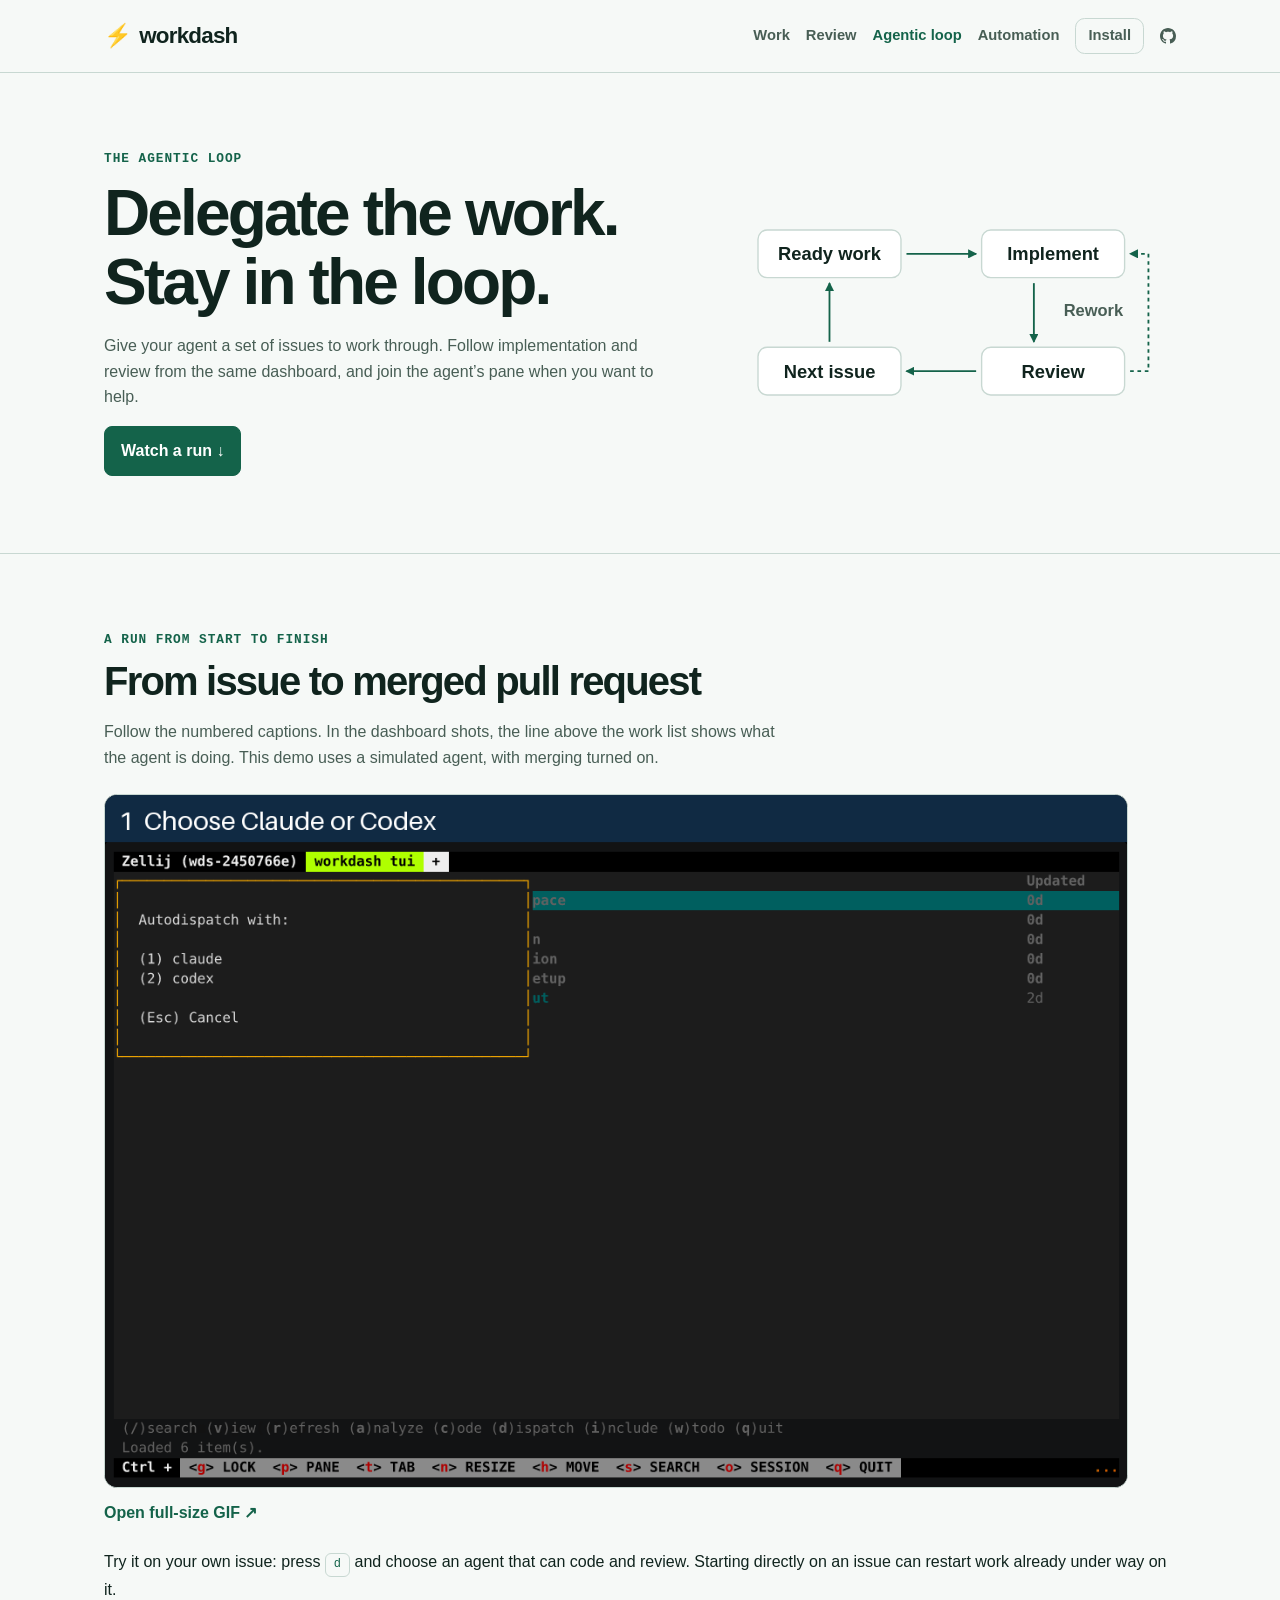
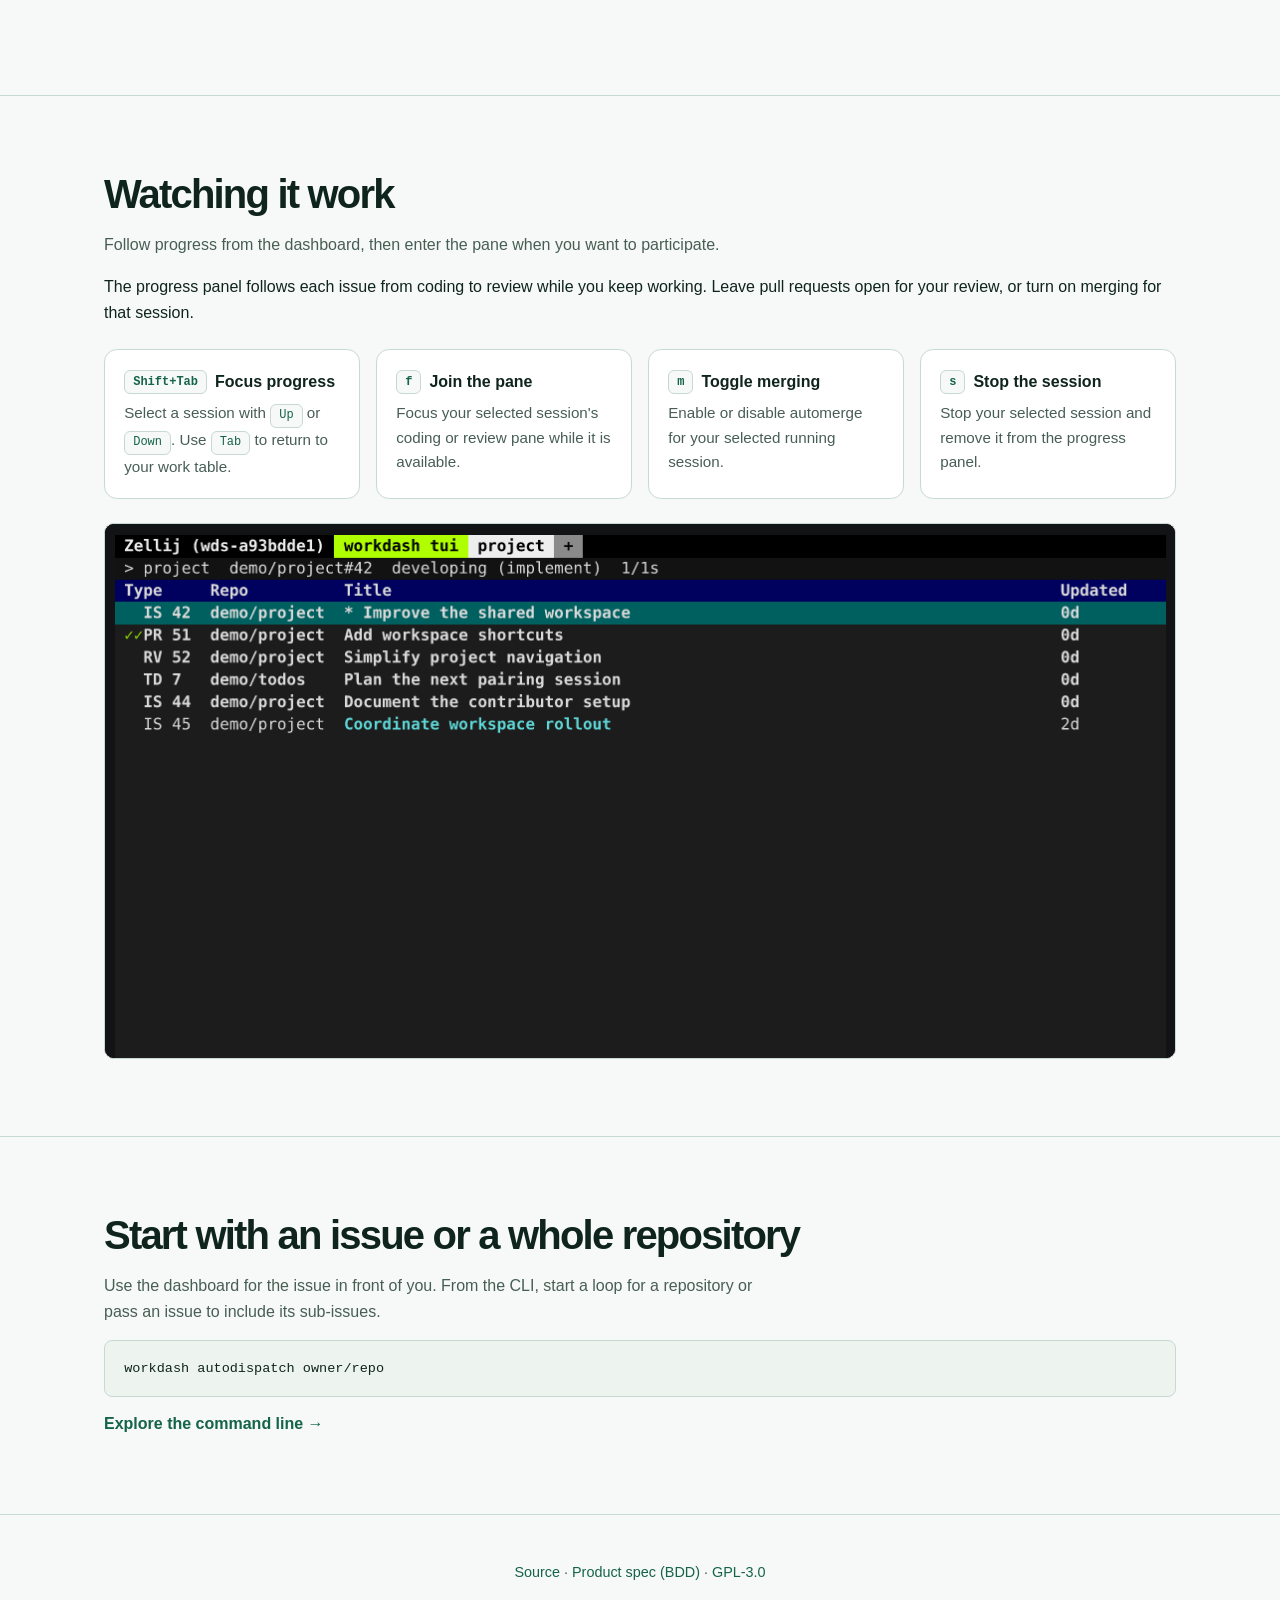
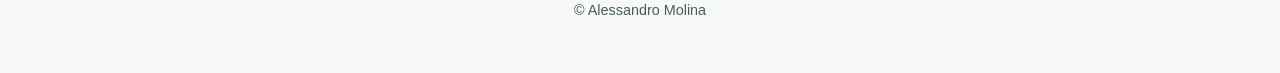
==== commit 079b43b1: "Add GitHub link to the site navigation Fixes #201" ====
--- a/site/agentic.html
+++ b/site/agentic.html
@@ -38,7 +38,10 @@
           <a href="review.html">Review</a>
           <a href="agentic.html" aria-current="page">Agentic loop</a>
           <a href="control.html">Automation</a>
-          <a href="index.html#install">Install</a>
+          <a class="install" href="index.html#install">Install</a>
+          <a class="github" href="https://github.com/amol-/workdash" aria-label="workdash on GitHub">
+            <svg viewBox="0 0 16 16" width="16" height="16" aria-hidden="true" focusable="false"><path fill="currentColor" d="M8 0C3.58 0 0 3.58 0 8c0 3.54 2.29 6.53 5.47 7.59.4.07.55-.17.55-.38 0-.19-.01-.82-.01-1.49-2.01.37-2.53-.49-2.69-.94-.09-.23-.48-.94-.82-1.13-.28-.15-.68-.52-.01-.53.63-.01 1.08.58 1.23.82.72 1.21 1.87.87 2.33.66.07-.52.28-.87.51-1.07-1.78-.2-3.64-.89-3.64-3.95 0-.87.31-1.59.82-2.15-.08-.2-.36-1.02.08-2.12 0 0 .67-.21 2.2.82.64-.18 1.32-.27 2-.27.68 0 1.36.09 2 .27 1.53-1.04 2.2-.82 2.2-.82.44 1.1.16 1.92.08 2.12.51.56.82 1.27.82 2.15 0 3.07-1.87 3.75-3.65 3.95.29.25.54.73.54 1.48 0 1.07-.01 1.93-.01 2.2 0 .21.15.46.55.38A8.013 8.013 0 0 0 16 8c0-4.42-3.58-8-8-8z"/></svg>
+          </a>
         </nav>
       </div>
     </header>
--- a/site/style.css
+++ b/site/style.css
@@ -124,10 +124,19 @@
   padding: 0.35rem 0;
 }
 
-.site-nav nav a:last-child {
+.site-nav nav a.install {
   border: 1px solid var(--border);
   border-radius: 0.6rem;
   padding-inline: 0.75rem;
+}
+
+.site-nav nav a.github {
+  display: inline-flex;
+  align-items: center;
+}
+
+.site-nav nav a.github svg {
+  display: block;
 }
 
 .site-nav nav a:hover,
